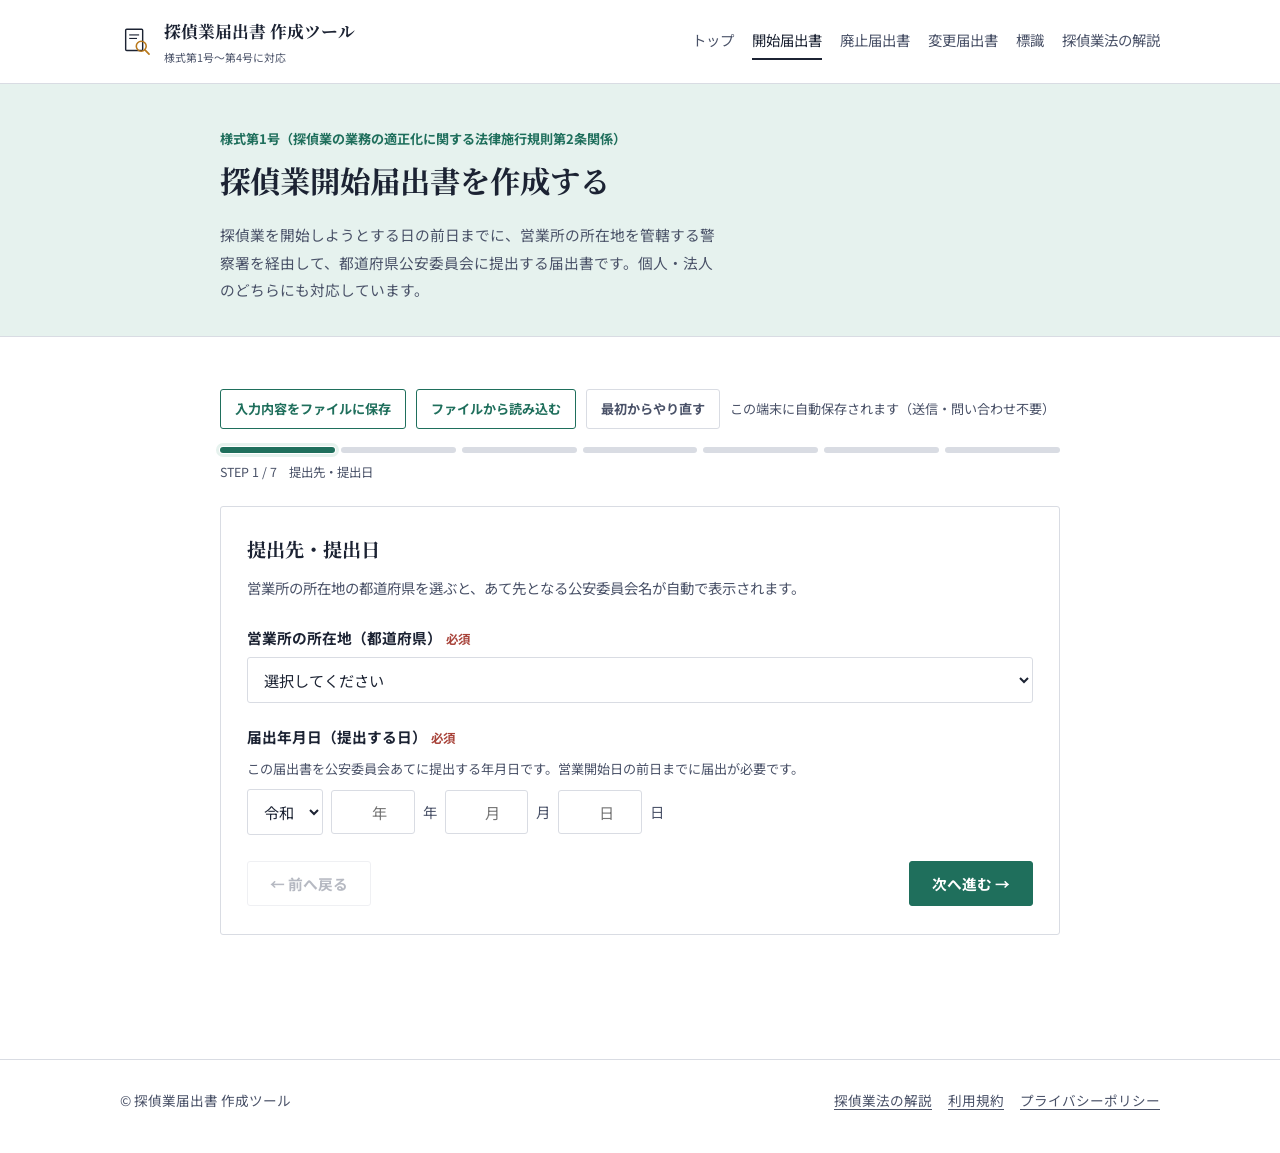
==== form1.html @ 13e48e71 "Add files via upload" ====
<!DOCTYPE html>
<html lang="ja">
<head>
<meta charset="UTF-8">
<meta name="viewport" content="width=device-width, initial-scale=1.0">
<title>探偵業開始届出書（様式第1号）の作成｜探偵業届出書 作成ツール</title>
<meta name="description" content="探偵業開始届出書（施行規則別記様式第1号）を、画面の質問に沿って入力するだけで作成できます。入力途中の保存・後日の修正にも対応。">
<link rel="canonical" href="https://leben-k.github.io/tantei/form1.html">
<link rel="icon" href="data:image/svg+xml,%3Csvg xmlns=%27http://www.w3.org/2000/svg%27 viewBox=%270 0 48 48%27%3E%3Crect x=%278%27 y=%276%27 width=%2724%27 height=%2730%27 rx=%271.5%27 fill=%27%23fff%27 stroke=%27%231c2333%27 stroke-width=%273%27/%3E%3Ccircle cx=%2730%27 cy=%2730%27 r=%277%27 fill=%27none%27 stroke=%27%23b9791c%27 stroke-width=%274%27/%3E%3Cline x1=%2735%27 y1=%2735%27 x2=%2742%27 y2=%2742%27 stroke=%27%23b9791c%27 stroke-width=%275%27 stroke-linecap=%27round%27/%3E%3C/svg%3E">
<link rel="stylesheet" href="assets/style.css">
</head>
<body>
<a class="skiplink" href="#main">本文へスキップ</a>

<header class="site-header">
  <div class="site-header__inner">
    <a class="brand" href="index.html">
      <svg class="brand__mark" viewBox="0 0 48 48" fill="none" xmlns="http://www.w3.org/2000/svg" aria-hidden="true">
        <rect x="8" y="6" width="24" height="30" rx="1.5" stroke="#1c2333" stroke-width="2"/>
        <line x1="13" y1="14" x2="27" y2="14" stroke="#1c2333" stroke-width="1.6"/>
        <line x1="13" y1="19" x2="24" y2="19" stroke="#1c2333" stroke-width="1.6"/>
        <circle cx="30" cy="30" r="7" stroke="#b9791c" stroke-width="2.2"/>
        <line x1="35.2" y1="35.2" x2="41" y2="41" stroke="#b9791c" stroke-width="2.4" stroke-linecap="round"/>
      </svg>
      <span class="brand__text">探偵業届出書 作成ツール<small>様式第1号〜第4号に対応</small></span>
    </a>
    <button class="nav-toggle" type="button" aria-label="メニューを開く" aria-expanded="false" aria-controls="gnav">☰</button>
    <nav class="gnav" id="gnav" aria-label="主要ナビゲーション">
      <a href="index.html">トップ</a>
      <a href="form1.html" aria-current="page">開始届出書</a>
      <a href="form2.html">廃止届出書</a>
      <a href="form3.html">変更届出書</a>
      <a href="form4.html">標識</a>
      <a href="guide.html">探偵業法の解説</a>
    </nav>
  </div>
</header>

<main id="main">
  <div class="wizard-shell" data-accent="start">
    <div class="wizard-header">
      <div class="container">
        <p class="kicker">様式第1号（探偵業の業務の適正化に関する法律施行規則第2条関係）</p>
        <h1>探偵業開始届出書を作成する</h1>
        <p style="color:var(--ink-soft);font-size:.92rem;max-width:62ch">探偵業を開始しようとする日の前日までに、営業所の所在地を管轄する警察署を経由して、都道府県公安委員会に提出する届出書です。個人・法人のどちらにも対応しています。</p>
      </div>
    </div>
    <div class="wizard-body">
      <div class="container" id="wizardMount"></div>
    </div>
  </div>
</main>

<footer class="site-footer">
  <div class="site-footer__inner">
    <div>© 探偵業届出書 作成ツール</div>
    <div class="foot-links">
      <a href="guide.html">探偵業法の解説</a>
      <a href="terms.html">利用規約</a>
      <a href="privacy.html" rel="nofollow">プライバシーポリシー</a>
    </div>
  </div>
</footer>

<script src="assets/common.js"></script>
<script src="assets/wizard.js"></script>
<script src="assets/nav.js"></script>
<script>
(function(){
  var T = Tantei;
  var ROLE_OPTIONS = [
    {value:"director", label:"取締役又は執行役"},
    {value:"auditor", label:"監査役"},
    {value:"exec_member", label:"業務を執行する社員"},
    {value:"riji", label:"理事"},
    {value:"kanji", label:"監事"},
    {value:"other", label:"その他"}
  ];
  var ENTITY_OPTIONS = [
    {value:"individual", label:"個人"},
    {value:"kk", label:"株式会社"},
    {value:"mochibun", label:"持分会社（合名・合資・合同会社）"},
    {value:"zaidan", label:"財団法人"},
    {value:"shadan", label:"社団法人"},
    {value:"other", label:"その他の法人"}
  ];

  function isIndividual(s){ return s.entityType === "individual"; }
  function isCorp(s){ return s.entityType && s.entityType !== "individual"; }

  var config = {
    id: "form1",
    exportName: "探偵業開始届出書_入力データ.json",
    steps: [
      {
        id:"dest", title:"提出先・提出日",
        desc:"営業所の所在地の都道府県を選ぶと、あて先となる公安委員会名が自動で表示されます。",
        fields:[
          {id:"pref", type:"prefecture", label:"営業所の所在地（都道府県）", required:true},
          {id:"submitDate", type:"eradate", label:"届出年月日（提出する日）", required:true,
            help:"この届出書を公安委員会あてに提出する年月日です。営業開始日の前日までに届出が必要です。"}
        ]
      },
      {
        id:"entity", title:"事業形態",
        desc:"個人で営むか、法人（会社等）で営むかを選んでください。",
        fields:[
          {id:"entityType", type:"radio", label:"法人等の種別", required:true, options: ENTITY_OPTIONS},
          {id:"entityTypeOtherText", type:"text", label:"「その他の法人」の名称・種類", showIf:function(s){return s.entityType==="other";}}
        ]
      },
      {
        id:"applicant", title:"届出者の情報",
        desc:"個人の場合はご自身の氏名・住所を、法人の場合は法人の商号・所在地を入力してください。",
        fields:[
          {id:"furigana", type:"text", label:"商号、名称又は氏名（フリガナ）", required:true, help:"カタカナで入力してください。"},
          {id:"name", type:"text", label:"商号、名称又は氏名", required:true},
          {id:"address", type:"text", label:"住所", required:true, help:"個人の場合はご自身の住所、法人の場合は本店（主たる事務所）の所在地を記載します。"},
          {id:"tel", type:"tel", label:"電話番号", required:true, placeholder:"000-0000-0000"},
          {id:"birthDate", type:"eradate", label:"生年月日（個人で届け出る場合のみ）", required:true, showIf:isIndividual}
        ]
      },
      {
        id:"rep", title:"代表者の情報（法人の場合）",
        desc:"法人として届け出る場合、代表者の情報を入力してください。個人で届け出る場合はこのステップの入力は不要です（そのまま「次へ」を押してください）。",
        fields:[
          {id:"repFurigana", type:"text", label:"代表者氏名（フリガナ）", required:true, showIf:isCorp},
          {id:"repName", type:"text", label:"代表者氏名", required:true, showIf:isCorp},
          {id:"repAddress", type:"text", label:"代表者住所", required:true, showIf:isCorp},
          {id:"repTel", type:"tel", label:"代表者電話番号", required:true, showIf:isCorp, placeholder:"000-0000-0000"},
          {id:"repBirth", type:"eradate", label:"代表者生年月日", required:true, showIf:isCorp}
        ]
      },
      {
        id:"officers", title:"役員一覧（法人の場合）",
        desc:"すべての役員について入力してください。個人で届け出る場合はこのステップの入力は不要です。",
        fields:[
          {id:"officers", type:"repeater", label:"役員", showIf:isCorp,
            addLabel:"＋ 役員を追加する",
            itemLabel:function(i){ return "役員 " + (i+1); },
            template:[
              {id:"furigana", type:"text", label:"氏名（フリガナ）"},
              {id:"name", type:"text", label:"氏名"},
              {id:"role", type:"select", label:"役職", options: ROLE_OPTIONS},
              {id:"address", type:"text", label:"住所"},
              {id:"tel", type:"text", label:"電話番号"},
              {id:"birth", type:"eradate", label:"生年月日"}
            ]
          }
        ]
      },
      {
        id:"office", title:"営業所の情報",
        desc:"個人で営業所が自宅を兼ねる場合も、その住所を記載します。営業所は複数設置できますが、その場合は営業所ごとに届出が必要です（このツールでは1営業所分を作成します）。",
        fields:[
          {id:"officeName", type:"text", label:"営業所の名称", required:false, help:"個人で営業所に名称がない場合は空欄のままで構いません。"},
          {id:"officeAddress", type:"text", label:"営業所の所在地", required:true, help:"入居する建物の名称・部屋番号（階数等）まで記載してください。"},
          {id:"officeTel", type:"tel", label:"営業所の電話番号", required:true, placeholder:"000-0000-0000"},
          {id:"officeSetDate", type:"eradate", label:"営業所の設置年月日", required:true},
          {id:"officeType", type:"radio", label:"営業所の種別", required:true, options:[
            {value:"main", label:"主たる営業所"},
            {value:"other", label:"その他の営業所"}
          ]}
        ]
      },
      {
        id:"ad", title:"広告・宣伝に使用する名称",
        desc:"商号・名称又は営業所の名称とは別に、広告や宣伝で使う名称がある場合に記載します。",
        fields:[
          {id:"noAdName", type:"checkbox", label:"広告等の名称", checkboxLabel:"商号・営業所名と同じ名称しか使わないため「無し」とする"},
          {id:"adName", type:"text", label:"広告又は宣伝をする場合に使用する名称", showIf:function(s){return !s.noAdName;}, help:"例：営業所名が「〇〇探偵事務所」で、広告では「〇〇リサーチ」という名称も使う場合、ここに「〇〇リサーチ」と記載します。"}
        ]
      }
    ],
    renderDocument: function(s, T){
      var commission = s.pref ? T.publicSafetyCommissionName(s.pref) : "○○県公安委員会";
      var entityLabel = (ENTITY_OPTIONS.filter(function(o){return o.value===s.entityType;})[0]||{}).label || "";
      var rows = "";
      rows += "<tr><th>（フリガナ）</th><td class='furigana'>" + T.esc(s.furigana) + "</td></tr>";
      rows += "<tr><th>商号、名称又は氏名</th><td>" + T.esc(s.name) + "</td></tr>";
      rows += "<tr><th>住所</th><td>" + T.esc(s.address) + "</td></tr>";
      rows += "<tr><th>電話番号</th><td>" + T.esc(s.tel) + "</td></tr>";
      rows += "<tr><th>法人等の種別</th><td>" + T.esc(entityLabel) + (s.entityType==="other" ? "（" + T.esc(s.entityTypeOtherText) + "）" : "") + "</td></tr>";
      if(isIndividual(s)){
        rows += "<tr><th>生年月日</th><td>" + T.esc(T.eraDateText(s.birthDate)) + "</td></tr>";
      }
      var repBlock = "";
      if(isCorp(s)){
        repBlock += "<div class='doc-sub-title'>別紙：代表者</div>";
        repBlock += "<table class='doc-table'><tbody>";
        repBlock += "<tr><th>（フリガナ）</th><td class='furigana'>" + T.esc(s.repFurigana) + "</td></tr>";
        repBlock += "<tr><th>氏名</th><td>" + T.esc(s.repName) + "</td></tr>";
        repBlock += "<tr><th>住所</th><td>" + T.esc(s.repAddress) + "</td></tr>";
        repBlock += "<tr><th>電話番号</th><td>" + T.esc(s.repTel) + "</td></tr>";
        repBlock += "<tr><th>生年月日</th><td>" + T.esc(T.eraDateText(s.repBirth)) + "</td></tr>";
        repBlock += "</tbody></table>";

        repBlock += "<div class='doc-sub-title'>別紙：役員</div>";
        repBlock += "<table class='doc-table'><thead><tr><th>役職</th><th>氏名（フリガナ）</th><th>住所</th><th>電話番号</th><th>生年月日</th></tr></thead><tbody>";
        (s.officers||[]).forEach(function(o){
          var roleLabel = (ROLE_OPTIONS.filter(function(r){return r.value===o.role;})[0]||{}).label || "";
          repBlock += "<tr><td>" + T.esc(roleLabel) + "</td><td>" + T.esc(o.name) + "<br><span class='furigana'>" + T.esc(o.furigana) + "</span></td><td>" + T.esc(o.address) + "</td><td>" + T.esc(o.tel) + "</td><td>" + T.esc(T.eraDateText(o.birth)) + "</td></tr>";
        });
        if(!(s.officers||[]).length){ repBlock += "<tr><td colspan='5'>（未登録）</td></tr>"; }
        repBlock += "</tbody></table>";
      }

      var adName = s.noAdName ? "無し" : (s.adName || "");

      return (
        "<div class='doc-office'><table><tr><td>※ 資料区分</td><td style='width:60px'></td></tr>" +
        "<tr><td>※ 受理警察署</td><td>（　　　　　署）</td></tr>" +
        "<tr><td>※ 受理番号</td><td>※ 受理年月日　　　年　　月　　日</td></tr></table>" +
        "<div style='font-size:10px;color:#555'>（※印は警察において記入する欄です。記入不要です）</div></div>" +
        "<div class='doc-title'>探偵業開始届出書</div>" +
        "<div class='doc-lawline'>探偵業の業務の適正化に関する法律第４条第１項の規定により届出をします。</div>" +
        "<div class='doc-date-line'>" + T.esc(T.eraDateText(s.submitDate) || "　　年　　月　　日") + "</div>" +
        "<div class='doc-to'>" + T.esc(commission) + "　殿</div>" +
        "<table class='doc-table'><tbody>" + rows + "</tbody></table>" +
        "<div class='doc-sub-title'>営業所</div>" +
        "<table class='doc-table'><tbody>" +
        "<tr><th>名称</th><td>" + T.esc(s.officeName) + "</td></tr>" +
        "<tr><th>所在地</th><td>" + T.esc(s.officeAddress) + "</td></tr>" +
        "<tr><th>電話番号</th><td>" + T.esc(s.officeTel) + "</td></tr>" +
        "<tr><th>設置年月日</th><td>" + T.esc(T.eraDateText(s.officeSetDate)) + "</td></tr>" +
        "<tr><th>種別</th><td>" + (s.officeType==="main" ? "主たる営業所" : (s.officeType==="other" ? "その他の営業所" : "")) + "</td></tr>" +
        "<tr><th>広告又は宣伝をする場合に使用する名称</th><td>" + T.esc(adName) + "</td></tr>" +
        "</tbody></table>" +
        repBlock +
        "<p class='doc-note'>用紙は日本産業規格Ａ４（白色無地）を使用してください。</p>"
      );
    }
  };

  new TanteiWizard(config, document.getElementById("wizardMount"));
})();
</script>
</body>
</html>
---- assets/style.css ----
/* ============================================================
   探偵業届出書作成ツール - 共通スタイル
   背景は白。様式ごとにアクセントカラーを変えて識別する。
   ============================================================ */

@import url('https://fonts.googleapis.com/css2?family=Noto+Serif+JP:wght@500;700&family=Noto+Sans+JP:wght@400;500;700&display=swap');

:root{
  --ink:        #1c2333;
  --ink-soft:   #4a5268;
  --line:       #d9dce3;
  --line-soft:  #eef0f4;
  --paper:      #ffffff;
  --paper-tint: #f7f8fa;
  --warn-bg:    #fff6ea;
  --warn-ink:   #8a5a12;

  --a-start:    #1f6f5c;
  --a-start-tint:#e6f2ee;
  --a-abolish:  #a8433a;
  --a-abolish-tint:#f7e9e7;
  --a-change:   #b9791c;
  --a-change-tint:#f8efdf;
  --a-sign:     #2c4c86;
  --a-sign-tint:#e8edf6;
  --a-guide:    #5f4b8b;
  --a-guide-tint:#efeaf7;
  --a-neutral:  #33394a;

  --radius: 3px;
  --serif: "Noto Serif JP", serif;
  --sans: "Noto Sans JP", -apple-system, BlinkMacSystemFont, "Hiragino Kaku Gothic ProN", sans-serif;
}

*{ box-sizing: border-box; }
body{
  margin:0;
  background: var(--paper);
  color: var(--ink);
  font-family: var(--sans);
  line-height: 1.85;
  font-size: 16px;
}
h1,h2,h3,h4{ font-family: var(--serif); line-height:1.5; margin:0 0 .6em; font-weight:700; }
a{ color: inherit; }
img,svg{ max-width:100%; display:block; }
button{ font-family: inherit; }

.container{ max-width: 880px; margin:0 auto; padding:0 20px; }
.container--wide{ max-width: 1080px; }

/* ---------- header ---------- */
.site-header{ border-bottom:1px solid var(--line); background: var(--paper); }
.site-header__inner{ max-width:1080px; margin:0 auto; padding:16px 20px; display:flex; align-items:center; justify-content:space-between; gap:16px; flex-wrap:wrap; }
.brand{ display:flex; align-items:center; gap:10px; text-decoration:none; color:var(--ink); }
.brand__mark{ width:34px; height:34px; flex:0 0 auto; }
.brand__text{ font-family:var(--serif); font-weight:700; font-size:1.05rem; }
.brand__text small{ display:block; font-family:var(--sans); font-weight:400; font-size:.68rem; color:var(--ink-soft); }
.gnav{ display:flex; gap:18px; font-size:.9rem; flex-wrap:wrap; }
.gnav a{ text-decoration:none; color:var(--ink-soft); padding:4px 0; border-bottom:2px solid transparent; }
.gnav a:hover, .gnav a[aria-current="page"]{ color:var(--ink); border-color: currentColor; }
.nav-toggle{
  display:none; background:var(--paper); border:1px solid var(--line); border-radius:var(--radius);
  width:40px; height:40px; align-items:center; justify-content:center; font-size:1.15rem;
  cursor:pointer; color:var(--ink); flex:0 0 auto;
}
@media (max-width:760px){
  .site-header__inner{ flex-wrap:wrap; }
  .nav-toggle{ display:inline-flex; }
  .gnav{ display:none; width:100%; flex-direction:column; gap:2px; }
  .gnav.is-open{ display:flex; padding-top:6px; }
  .gnav a{ padding:11px 6px; border-bottom:1px solid var(--line-soft); }
}

/* ---------- footer ---------- */
.site-footer{ border-top:1px solid var(--line); margin-top:64px; padding:28px 0 40px; color:var(--ink-soft); font-size:.85rem; }
.site-footer__inner{ max-width:1080px; margin:0 auto; padding:0 20px; display:flex; justify-content:space-between; flex-wrap:wrap; gap:14px 24px; }
.site-footer a{ text-decoration:underline; text-underline-offset:3px; }
.foot-links{ display:flex; gap:16px; flex-wrap:wrap; }

/* ---------- hero ---------- */
.hero{ padding:56px 0 40px; }
.hero__eyebrow{ color:var(--a-neutral); font-size:.85rem; letter-spacing:.04em; margin-bottom:10px; }
.hero h1{ font-size:clamp(1.7rem,4vw,2.5rem); max-width:15ch; }
.hero p.lead{ font-size:1.05rem; color:var(--ink-soft); max-width:60ch; }
.hero__figure{ margin:28px 0 8px; }

.section{ padding:40px 0; }
.section--tint{ background: var(--paper-tint); }
.section-head{ margin-bottom:24px; }
.section-head .kicker{ font-size:.8rem; color:var(--ink-soft); letter-spacing:.03em; }

/* ---------- form cards ---------- */
.form-grid{ display:grid; grid-template-columns:repeat(auto-fit,minmax(230px,1fr)); gap:18px; }
.form-card{ display:block; text-decoration:none; color:var(--ink); border:1px solid var(--line); border-radius:var(--radius); overflow:hidden; background:var(--paper); transition: box-shadow .18s ease, transform .18s ease; position:relative; }
.form-card:hover{ box-shadow:0 8px 24px rgba(20,20,30,.08); transform:translateY(-2px); }
.form-card__tab{ height:6px; }
.form-card__body{ padding:20px 20px 22px; }
.form-card__icon{ width:52px; height:52px; margin-bottom:14px; }
.form-card__no{ font-size:.75rem; color:var(--ink-soft); margin-bottom:4px; }
.form-card__title{ font-family:var(--serif); font-weight:700; font-size:1.08rem; margin-bottom:6px; }
.form-card__desc{ font-size:.88rem; color:var(--ink-soft); }
.form-card--start .form-card__tab{ background:var(--a-start); }
.form-card--abolish .form-card__tab{ background:var(--a-abolish); }
.form-card--change .form-card__tab{ background:var(--a-change); }
.form-card--sign .form-card__tab{ background:var(--a-sign); }
.form-card--guide .form-card__tab{ background:var(--a-guide); }

/* ---------- misc ---------- */
.callout{ border:1px solid var(--line); border-left:4px solid var(--ink); background:var(--paper-tint); padding:16px 18px; border-radius:var(--radius); font-size:.92rem; }
.callout--warn{ border-left-color:var(--warn-ink); background:var(--warn-bg); color:var(--warn-ink); }
.callout h3{ font-size:1rem; margin-bottom:.4em; }
.callout p{ margin:.3em 0; }
.steps-preview{ list-style:none; margin:0; padding:0; display:grid; gap:10px; }
.steps-preview li{ display:flex; gap:10px; align-items:baseline; font-size:.92rem; }
.steps-preview li b{ color:var(--ink-soft); font-weight:700; font-family:var(--serif); }

/* ============================================================
   ウィザード
   ============================================================ */
.wizard-shell[data-accent="start"]  { --accent:var(--a-start);  --accent-tint:var(--a-start-tint); }
.wizard-shell[data-accent="abolish"]{ --accent:var(--a-abolish);--accent-tint:var(--a-abolish-tint); }
.wizard-shell[data-accent="change"] { --accent:var(--a-change); --accent-tint:var(--a-change-tint); }
.wizard-shell[data-accent="sign"]   { --accent:var(--a-sign);   --accent-tint:var(--a-sign-tint); }

.wizard-header{ padding:30px 0 18px; border-bottom:1px solid var(--line); background:var(--accent-tint); }
.wizard-header .kicker{ color:var(--accent); font-weight:700; font-size:.82rem; margin-bottom:6px; }
.wizard-header h1{ font-size:clamp(1.4rem,3vw,1.9rem); }

.progress{ display:flex; gap:6px; margin-top:18px; flex-wrap:wrap; }
.progress__item{ flex:1 1 auto; min-width:30px; height:6px; border-radius:4px; background:var(--line); cursor:pointer; border:none; padding:0; }
.progress__item.is-done{ background:var(--accent); }
.progress__item.is-current{ background:var(--accent); outline:3px solid var(--accent-tint); outline-offset:1px; }
.progress__label{ font-size:.78rem; color:var(--ink-soft); margin-top:8px; }

.resume-banner{ margin:18px auto 0; max-width:880px; background:var(--accent-tint); border:1px solid var(--line); border-radius:var(--radius); padding:14px 18px; display:flex; align-items:center; justify-content:space-between; gap:14px; flex-wrap:wrap; font-size:.92rem; }

.wizard-body{ padding:34px 0 60px; }
.step-panel{ border:1px solid var(--line); border-radius:var(--radius); padding:28px 26px; background:var(--paper); }
.step-panel h2{ font-size:1.2rem; }
.step-panel .step-desc{ color:var(--ink-soft); font-size:.9rem; margin-bottom:22px; }

.field{ margin-bottom:20px; }
.field:last-child{ margin-bottom:0; }
.field label.field-label{ display:block; font-weight:700; font-size:.92rem; margin-bottom:6px; }
.field .req{ color:var(--a-abolish); font-weight:700; margin-left:4px; font-size:.78rem; }
.field .help{ font-size:.82rem; color:var(--ink-soft); margin:4px 0 8px; }
.field input[type=text], .field input[type=tel], .field input[type=number], .field textarea, .field select{
  width:100%; border:1px solid var(--line); border-radius:var(--radius); padding:10px 12px;
  font-size:.95rem; font-family:inherit; color:var(--ink); background:var(--paper);
}
.field input:focus, .field textarea:focus, .field select:focus{ outline:2px solid var(--accent); outline-offset:1px; border-color:var(--accent); }
.field textarea{ min-height:84px; resize:vertical; }
.field-error{ color:var(--a-abolish); font-size:.82rem; margin-top:5px; display:none; }
.field.has-error input, .field.has-error select, .field.has-error textarea{ border-color:var(--a-abolish); }
.field.has-error .field-error{ display:block; }

.radio-group, .check-group{ display:flex; flex-direction:column; gap:8px; }
.radio-row, .check-row{ display:flex; align-items:center; gap:8px; border:1px solid var(--line); border-radius:var(--radius); padding:9px 12px; cursor:pointer; font-size:.92rem; }
.radio-row.is-checked, .check-row.is-checked{ border-color:var(--accent); background:var(--accent-tint); }
.radio-row input, .check-row input{ accent-color:var(--accent); }

.eradate{ display:flex; gap:8px; flex-wrap:wrap; align-items:center; }
.eradate select{ width:auto; }
.field .eradate input[type=number]{ width:5.5em; text-align:right; }
.eradate span{ font-size:.9rem; color:var(--ink-soft); }

.grid-2{ display:grid; grid-template-columns:1fr 1fr; gap:16px; }
@media (max-width:600px){ .grid-2{ grid-template-columns:1fr; } }

.repeater-item{ border:1px dashed var(--line); border-radius:var(--radius); padding:16px; margin-bottom:14px; position:relative; background:var(--paper-tint); }
.repeater-item__title{ font-weight:700; font-size:.88rem; margin-bottom:12px; color:var(--accent); }
.repeater-remove{ position:absolute; top:10px; right:10px; background:none; border:1px solid var(--line); border-radius:var(--radius); font-size:.75rem; padding:4px 9px; cursor:pointer; color:var(--ink-soft); }
.repeater-add{ border:1px solid var(--accent); color:var(--accent); background:var(--paper); border-radius:var(--radius); padding:9px 16px; font-size:.88rem; cursor:pointer; }

.step-nav{ display:flex; justify-content:space-between; margin-top:26px; gap:12px; flex-wrap:wrap; }

.btn{ display:inline-flex; align-items:center; gap:8px; border-radius:var(--radius); padding:11px 22px; font-size:.92rem; font-weight:700; cursor:pointer; border:1px solid var(--accent); background:var(--accent); color:#fff; text-decoration:none; }
.btn:hover{ filter:brightness(1.08); }
.btn[disabled]{ opacity:.4; cursor:not-allowed; }
.btn--ghost{ background:var(--paper); color:var(--accent); }
.btn--muted{ background:var(--paper); color:var(--ink-soft); border-color:var(--line); }
.btn--sm{ padding:7px 14px; font-size:.82rem; }
.btn--danger{ background:#fff; color:var(--a-abolish); border-color:var(--a-abolish); }

.toolbar{ display:flex; gap:10px; flex-wrap:wrap; margin:18px 0; }

.review-section{ border:1px solid var(--line); border-radius:var(--radius); margin-bottom:16px; overflow:hidden; }
.review-section__head{ display:flex; justify-content:space-between; align-items:center; background:var(--accent-tint); padding:10px 16px; }
.review-section__head h3{ font-size:.96rem; margin:0; }
.review-table{ width:100%; border-collapse:collapse; font-size:.9rem; }
.review-table th, .review-table td{ text-align:left; padding:9px 16px; border-top:1px solid var(--line-soft); vertical-align:top; }
.review-table th{ width:34%; color:var(--ink-soft); font-weight:500; }

.doc-sheet{ background:#fff; border:1px solid var(--line); padding:18mm 16mm; max-width:210mm; margin:0 auto; font-size:13px; color:#000; }
.doc-office{ text-align:right; font-size:11px; margin-bottom:6px; }
.doc-office table{ margin-left:auto; border-collapse:collapse; }
.doc-office td{ border:1px solid #000; padding:3px 8px; }
.doc-title{ text-align:center; font-family:var(--serif); font-size:20px; font-weight:700; letter-spacing:.3em; margin:10px 0 18px; }
.doc-lawline{ font-size:12px; margin-bottom:10px; }
.doc-date-line{ text-align:right; font-size:13px; margin:6px 0; }
.doc-to{ font-size:14px; margin-bottom:14px; }
table.doc-table{ width:100%; border-collapse:collapse; margin-bottom:16px; }
table.doc-table th, table.doc-table td{ border:1px solid #000; padding:6px 8px; font-size:12.5px; vertical-align:top; }
table.doc-table th{ background:#f2f2f2; font-weight:500; white-space:nowrap; width:22%; }
.doc-table .furigana{ font-size:11px; color:#333; }
.doc-note{ font-size:11px; color:#333; margin-top:6px; }
.doc-sub-title{ font-weight:700; margin:18px 0 8px; font-size:13px; }

@media print{
  .no-print,
  .site-header, .site-footer, .wizard-header,
  .progress, .progress__label, .review-section{ display:none !important; }
  .doc-sheet{ border:none; padding:0; max-width:none; font-size:12px; }
  .wizard-body{ padding:0; }
  @page{ size:A4; margin:14mm; }
}

.prose{ max-width:760px; }
.prose h2{ margin-top:2em; font-size:1.3rem; border-bottom:2px solid var(--line); padding-bottom:.3em; }
.prose h3{ margin-top:1.6em; font-size:1.08rem; }
.prose p, .prose li{ font-size:.98rem; }
.prose table{ width:100%; border-collapse:collapse; margin:1em 0; font-size:.92rem; }
.prose th, .prose td{ border:1px solid var(--line); padding:8px 10px; text-align:left; }
.prose th{ background:var(--paper-tint); }
.toc{ background:var(--paper-tint); border:1px solid var(--line); border-radius:var(--radius); padding:18px 22px; margin:24px 0; }
.toc a{ text-decoration:none; }
.badge-noindex{ display:inline-block; font-size:.72rem; color:var(--ink-soft); border:1px solid var(--line); border-radius:20px; padding:2px 10px; }

.pref-select-row{ display:flex; gap:10px; align-items:center; flex-wrap:wrap; }

.skiplink{ position:absolute; left:-999px; top:auto; background:var(--ink); color:#fff; padding:10px 16px; border-radius:var(--radius); }
.skiplink:focus{ left:12px; top:12px; z-index:999; }
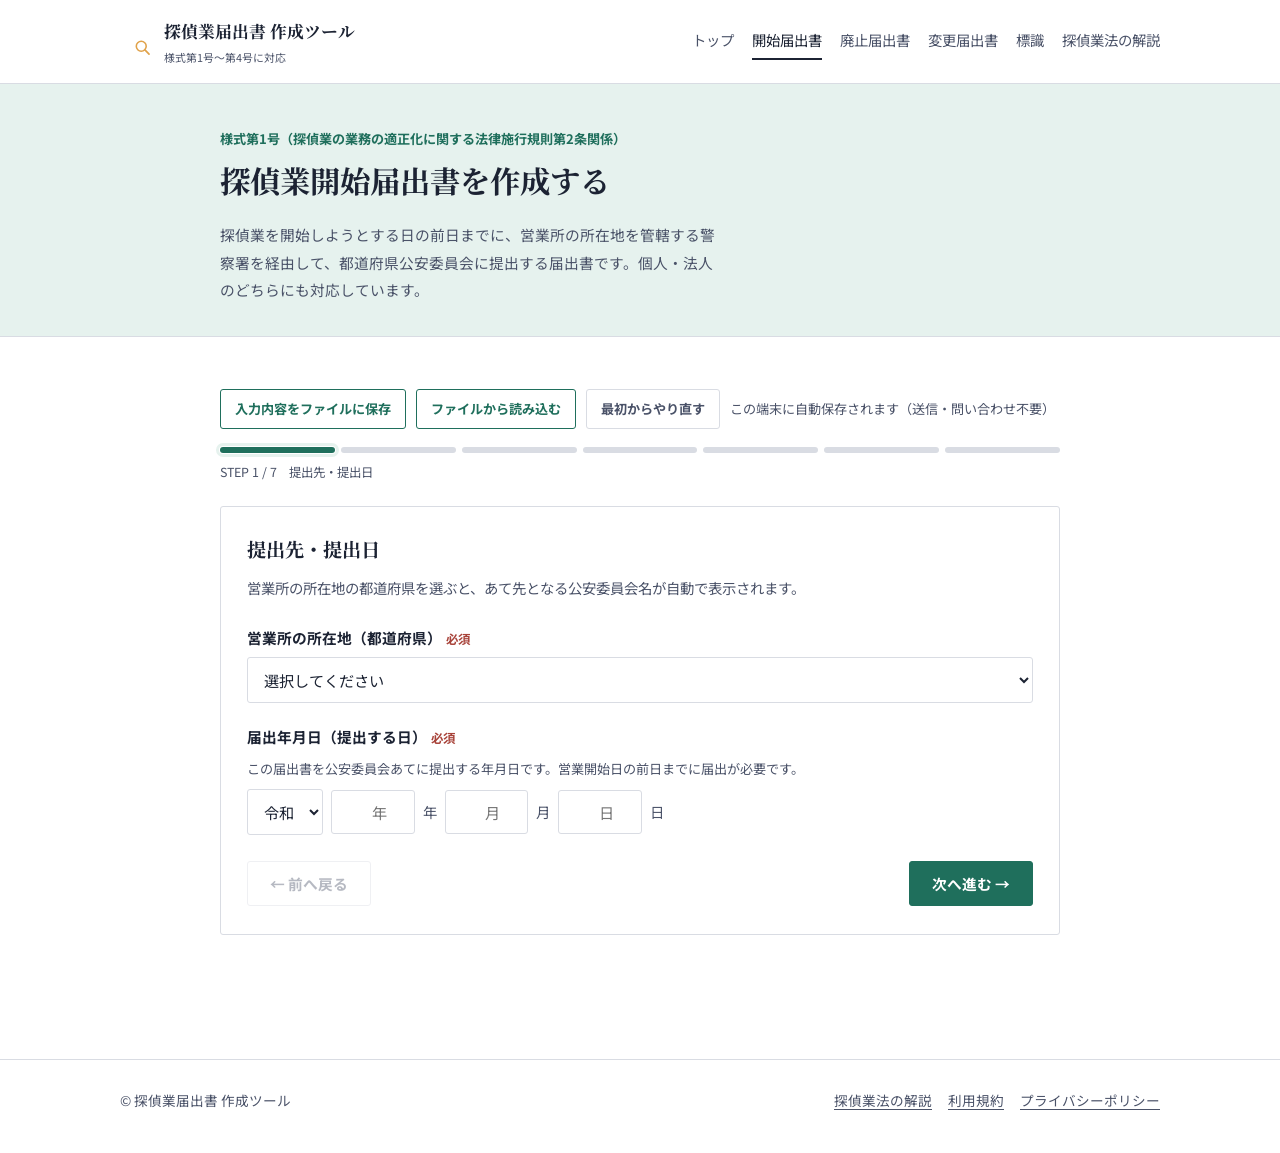
==== commit f53069f6: "Add files via upload" ====
--- a/form1.html
+++ b/form1.html
@@ -16,11 +16,11 @@
   <div class="site-header__inner">
     <a class="brand" href="index.html">
       <svg class="brand__mark" viewBox="0 0 48 48" fill="none" xmlns="http://www.w3.org/2000/svg" aria-hidden="true">
-        <rect x="8" y="6" width="24" height="30" rx="1.5" stroke="#1c2333" stroke-width="2"/>
-        <line x1="13" y1="14" x2="27" y2="14" stroke="#1c2333" stroke-width="1.6"/>
-        <line x1="13" y1="19" x2="24" y2="19" stroke="#1c2333" stroke-width="1.6"/>
-        <circle cx="30" cy="30" r="7" stroke="#b9791c" stroke-width="2.2"/>
-        <line x1="35.2" y1="35.2" x2="41" y2="41" stroke="#b9791c" stroke-width="2.4" stroke-linecap="round"/>
+        <rect x="8" y="6" width="24" height="30" rx="1.5" stroke="#ffffff" stroke-width="2"/>
+        <line x1="13" y1="14" x2="27" y2="14" stroke="#ffffff" stroke-width="1.6"/>
+        <line x1="13" y1="19" x2="24" y2="19" stroke="#ffffff" stroke-width="1.6"/>
+        <circle cx="30" cy="30" r="7" stroke="#e0a24a" stroke-width="2.2"/>
+        <line x1="35.2" y1="35.2" x2="41" y2="41" stroke="#e0a24a" stroke-width="2.4" stroke-linecap="round"/>
       </svg>
       <span class="brand__text">探偵業届出書 作成ツール<small>様式第1号〜第4号に対応</small></span>
     </a>
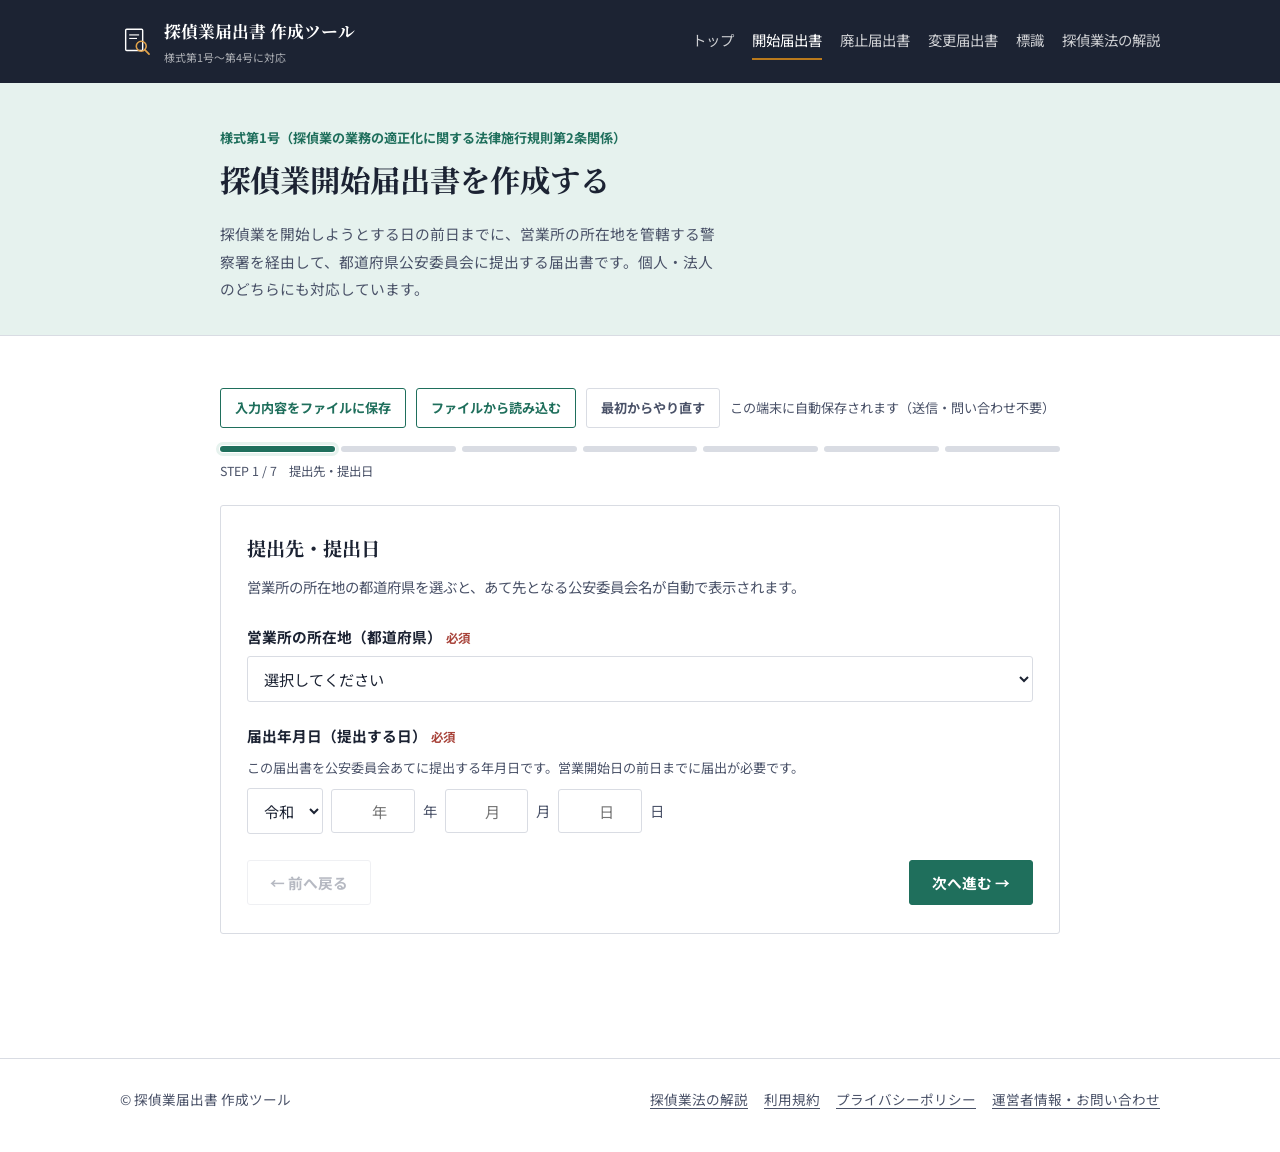
==== commit cfb37615: "Add files via upload" ====
--- a/form1.html
+++ b/form1.html
@@ -58,6 +58,7 @@
       <a href="guide.html">探偵業法の解説</a>
       <a href="terms.html">利用規約</a>
       <a href="privacy.html" rel="nofollow">プライバシーポリシー</a>
+      <a href="operator.html">運営者情報・お問い合わせ</a>
     </div>
   </div>
 </footer>
--- a/assets/style.css
+++ b/assets/style.css
@@ -50,26 +50,26 @@
 .container--wide{ max-width: 1080px; }
 
 /* ---------- header ---------- */
-.site-header{ border-bottom:1px solid var(--line); background: var(--paper); }
+.site-header{ background: var(--ink); }
 .site-header__inner{ max-width:1080px; margin:0 auto; padding:16px 20px; display:flex; align-items:center; justify-content:space-between; gap:16px; flex-wrap:wrap; }
-.brand{ display:flex; align-items:center; gap:10px; text-decoration:none; color:var(--ink); }
+.brand{ display:flex; align-items:center; gap:10px; text-decoration:none; color:#fff; }
 .brand__mark{ width:34px; height:34px; flex:0 0 auto; }
 .brand__text{ font-family:var(--serif); font-weight:700; font-size:1.05rem; }
-.brand__text small{ display:block; font-family:var(--sans); font-weight:400; font-size:.68rem; color:var(--ink-soft); }
+.brand__text small{ display:block; font-family:var(--sans); font-weight:400; font-size:.68rem; color:rgba(255,255,255,.65); }
 .gnav{ display:flex; gap:18px; font-size:.9rem; flex-wrap:wrap; }
-.gnav a{ text-decoration:none; color:var(--ink-soft); padding:4px 0; border-bottom:2px solid transparent; }
-.gnav a:hover, .gnav a[aria-current="page"]{ color:var(--ink); border-color: currentColor; }
+.gnav a{ text-decoration:none; color:rgba(255,255,255,.78); padding:4px 0; border-bottom:2px solid transparent; }
+.gnav a:hover, .gnav a[aria-current="page"]{ color:#fff; border-color: var(--a-change); }
 .nav-toggle{
-  display:none; background:var(--paper); border:1px solid var(--line); border-radius:var(--radius);
+  display:none; background:rgba(255,255,255,.08); border:1px solid rgba(255,255,255,.3); border-radius:var(--radius);
   width:40px; height:40px; align-items:center; justify-content:center; font-size:1.15rem;
-  cursor:pointer; color:var(--ink); flex:0 0 auto;
+  cursor:pointer; color:#fff; flex:0 0 auto;
 }
 @media (max-width:760px){
   .site-header__inner{ flex-wrap:wrap; }
   .nav-toggle{ display:inline-flex; }
   .gnav{ display:none; width:100%; flex-direction:column; gap:2px; }
   .gnav.is-open{ display:flex; padding-top:6px; }
-  .gnav a{ padding:11px 6px; border-bottom:1px solid var(--line-soft); }
+  .gnav a{ padding:11px 6px; border-bottom:1px solid rgba(255,255,255,.15); }
 }
 
 /* ---------- footer ---------- */
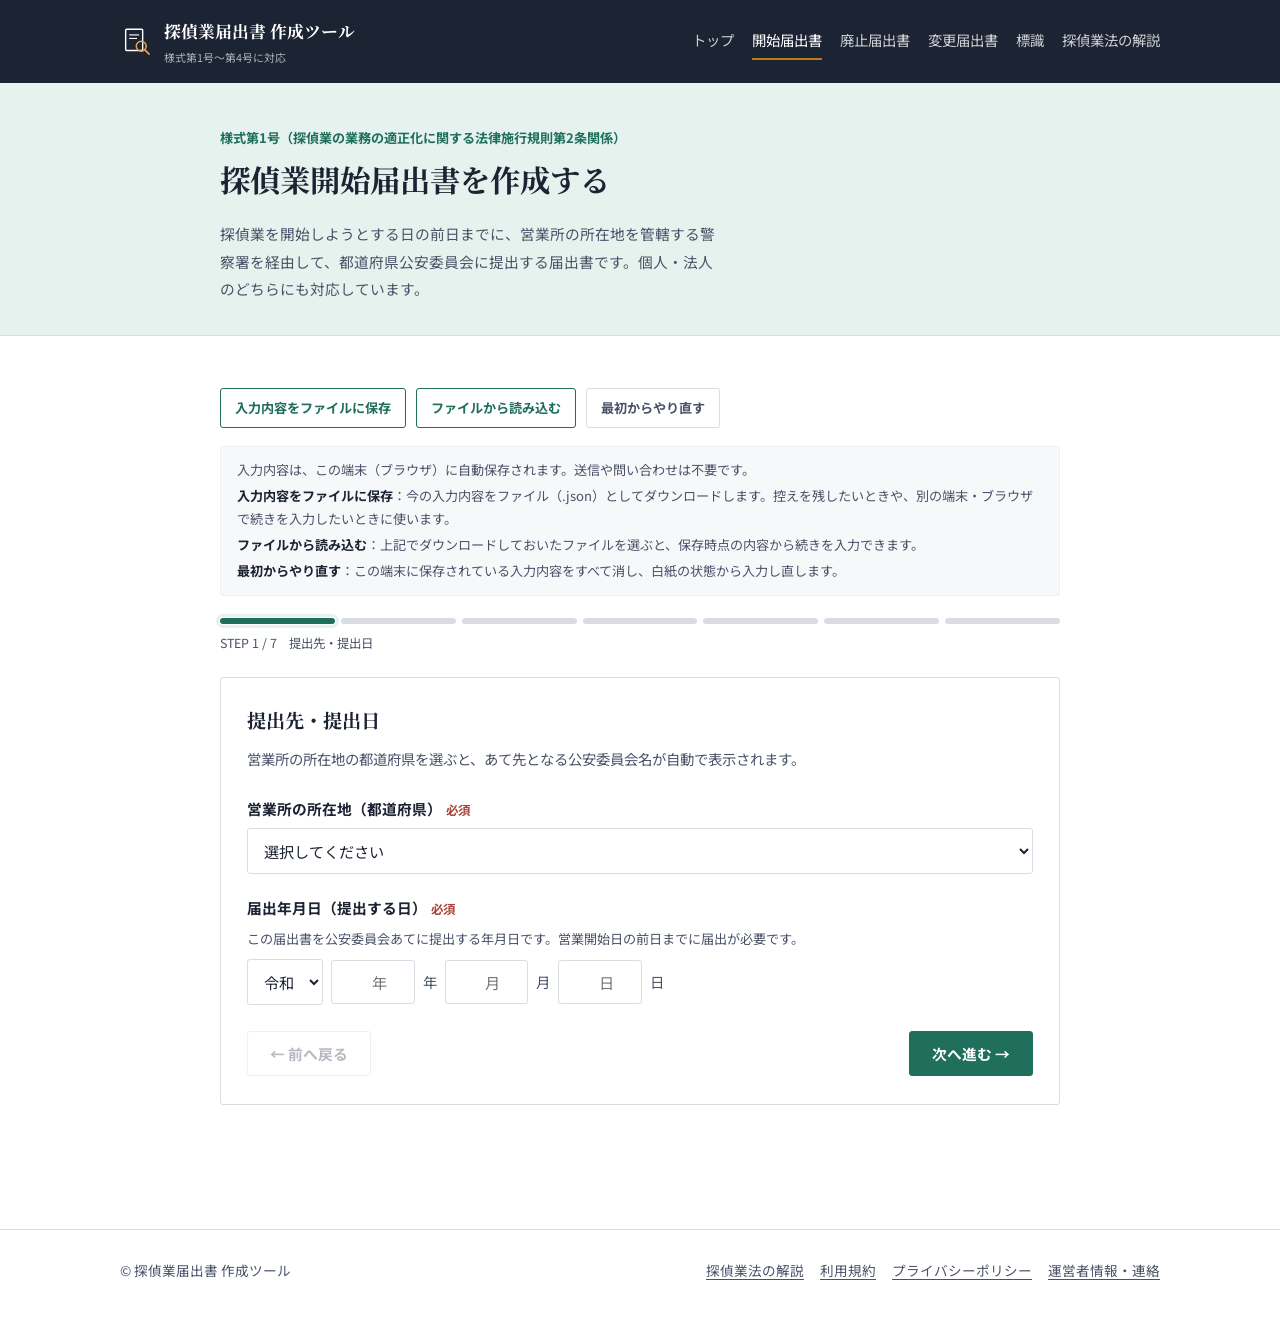
==== commit a7891ae7: "Add files via upload" ====
--- a/form1.html
+++ b/form1.html
@@ -58,7 +58,7 @@
       <a href="guide.html">探偵業法の解説</a>
       <a href="terms.html">利用規約</a>
       <a href="privacy.html" rel="nofollow">プライバシーポリシー</a>
-      <a href="operator.html">運営者情報・お問い合わせ</a>
+      <a href="operator.html">運営者情報・連絡</a>
     </div>
   </div>
 </footer>
--- a/assets/style.css
+++ b/assets/style.css
@@ -145,7 +145,7 @@
 .field label.field-label{ display:block; font-weight:700; font-size:.92rem; margin-bottom:6px; }
 .field .req{ color:var(--a-abolish); font-weight:700; margin-left:4px; font-size:.78rem; }
 .field .help{ font-size:.82rem; color:var(--ink-soft); margin:4px 0 8px; }
-.field input[type=text], .field input[type=tel], .field input[type=number], .field textarea, .field select{
+.field input[type=text], .field input[type=tel], .field input[type=number], .field input[type=email], .field textarea, .field select{
   width:100%; border:1px solid var(--line); border-radius:var(--radius); padding:10px 12px;
   font-size:.95rem; font-family:inherit; color:var(--ink); background:var(--paper);
 }
@@ -184,6 +184,11 @@
 .btn--danger{ background:#fff; color:var(--a-abolish); border-color:var(--a-abolish); }
 
 .toolbar{ display:flex; gap:10px; flex-wrap:wrap; margin:18px 0; }
+
+.toolbar-help{ list-style:none; margin:0 0 22px; padding:12px 16px; background:var(--paper-tint); border:1px solid var(--line-soft); border-radius:var(--radius); color:var(--ink-soft); font-size:.82rem; line-height:1.7; }
+.toolbar-help li{ margin:0; }
+.toolbar-help li + li{ margin-top:4px; }
+.toolbar-help strong{ color:var(--ink); }
 
 .review-section{ border:1px solid var(--line); border-radius:var(--radius); margin-bottom:16px; overflow:hidden; }
 .review-section__head{ display:flex; justify-content:space-between; align-items:center; background:var(--accent-tint); padding:10px 16px; }
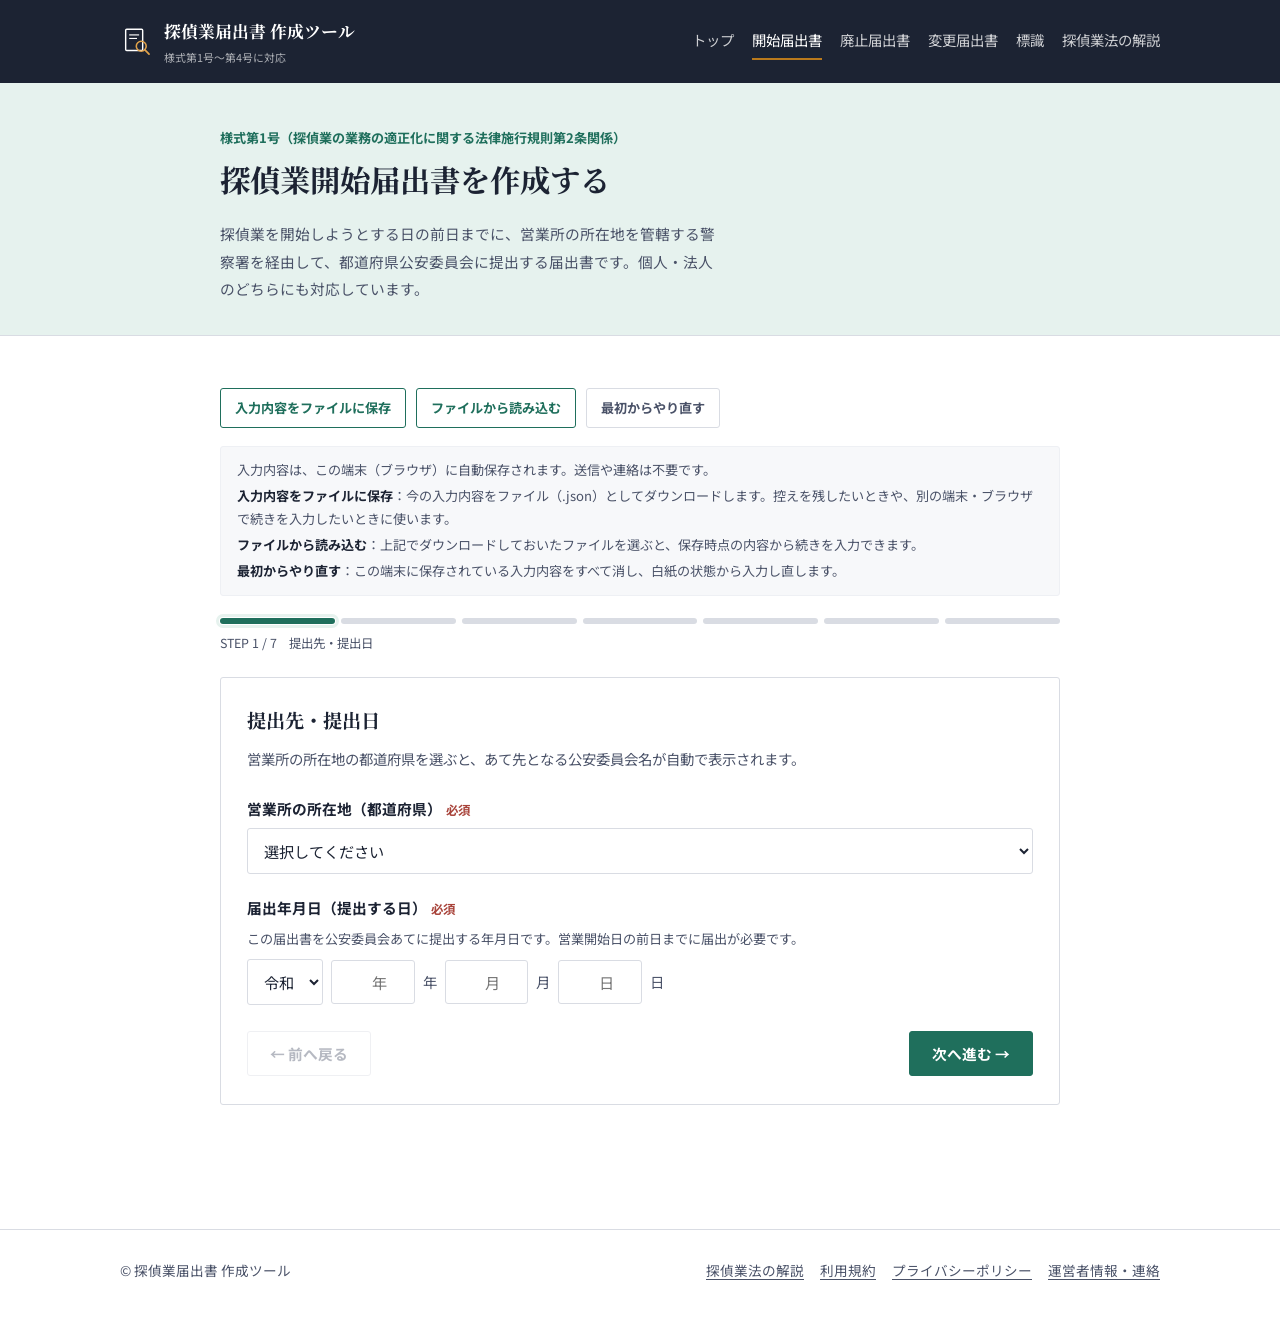
==== commit c6841a70: "Add files via upload" ====
--- a/form1.html
+++ b/form1.html
@@ -58,7 +58,7 @@
       <a href="guide.html">探偵業法の解説</a>
       <a href="terms.html">利用規約</a>
       <a href="privacy.html" rel="nofollow">プライバシーポリシー</a>
-      <a href="operator.html">運営者情報・連絡</a>
+      <a href="operator.html" rel="nofollow">運営者情報・連絡</a>
     </div>
   </div>
 </footer>
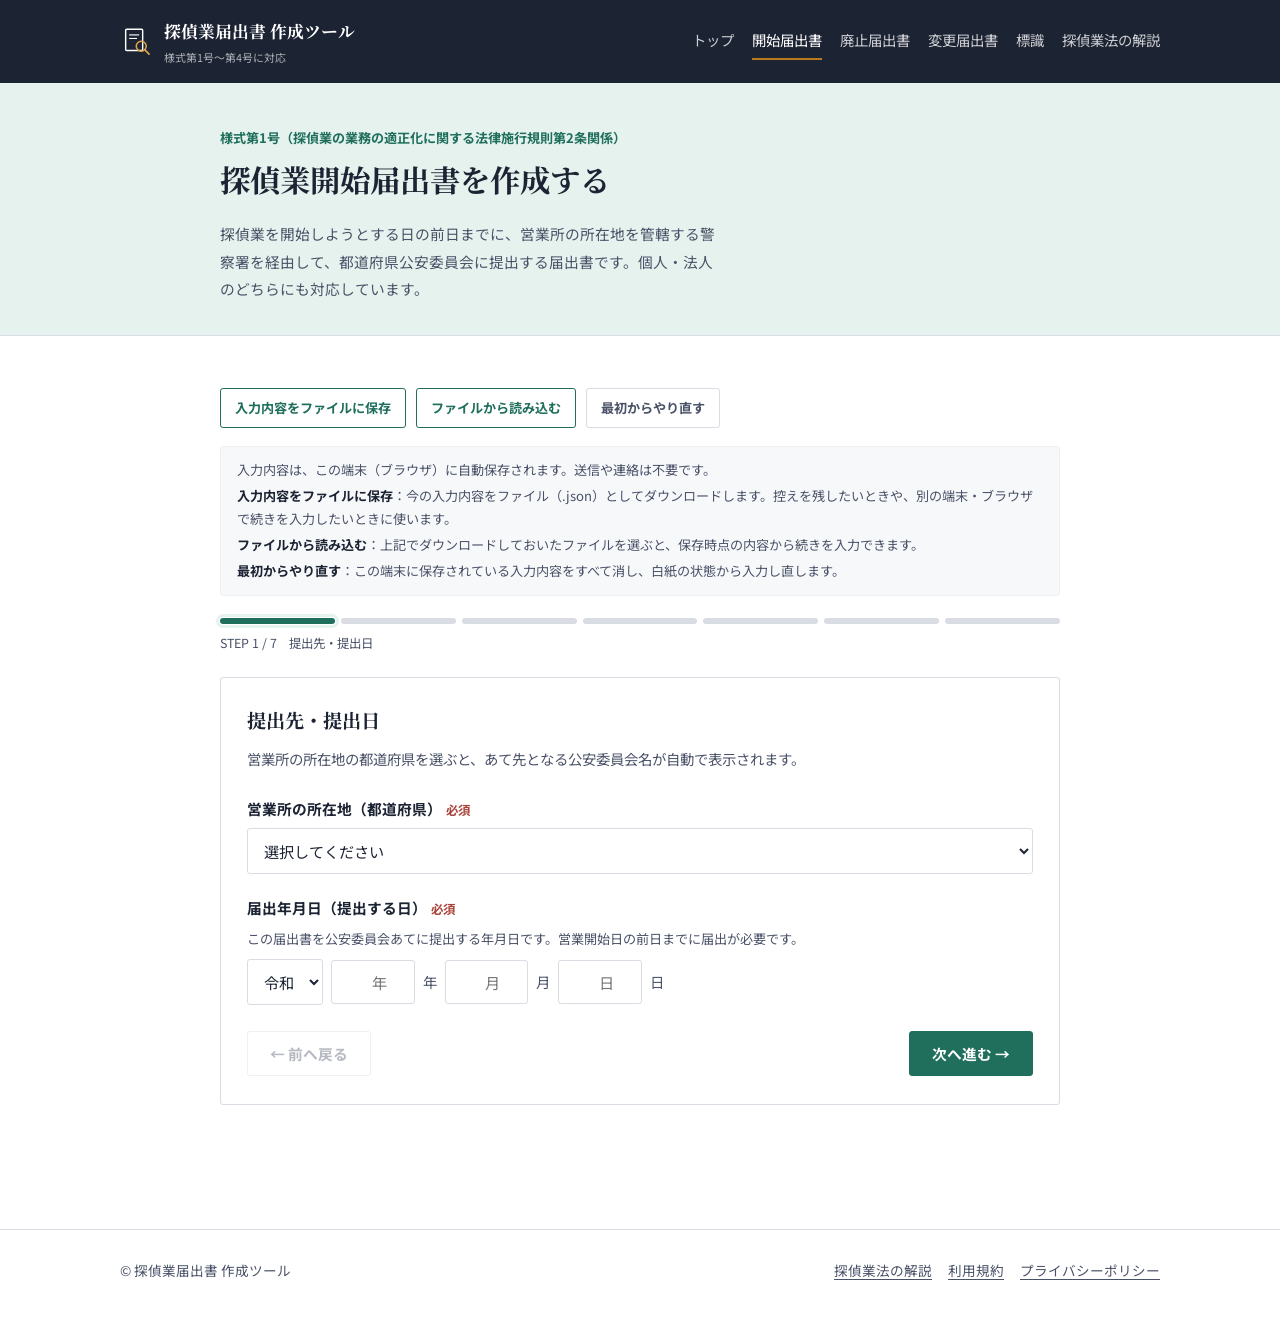
==== commit 639e7550: "Add files via upload" ====
--- a/form1.html
+++ b/form1.html
@@ -58,7 +58,6 @@
       <a href="guide.html">探偵業法の解説</a>
       <a href="terms.html">利用規約</a>
       <a href="privacy.html" rel="nofollow">プライバシーポリシー</a>
-      <a href="operator.html" rel="nofollow">運営者情報・連絡</a>
     </div>
   </div>
 </footer>
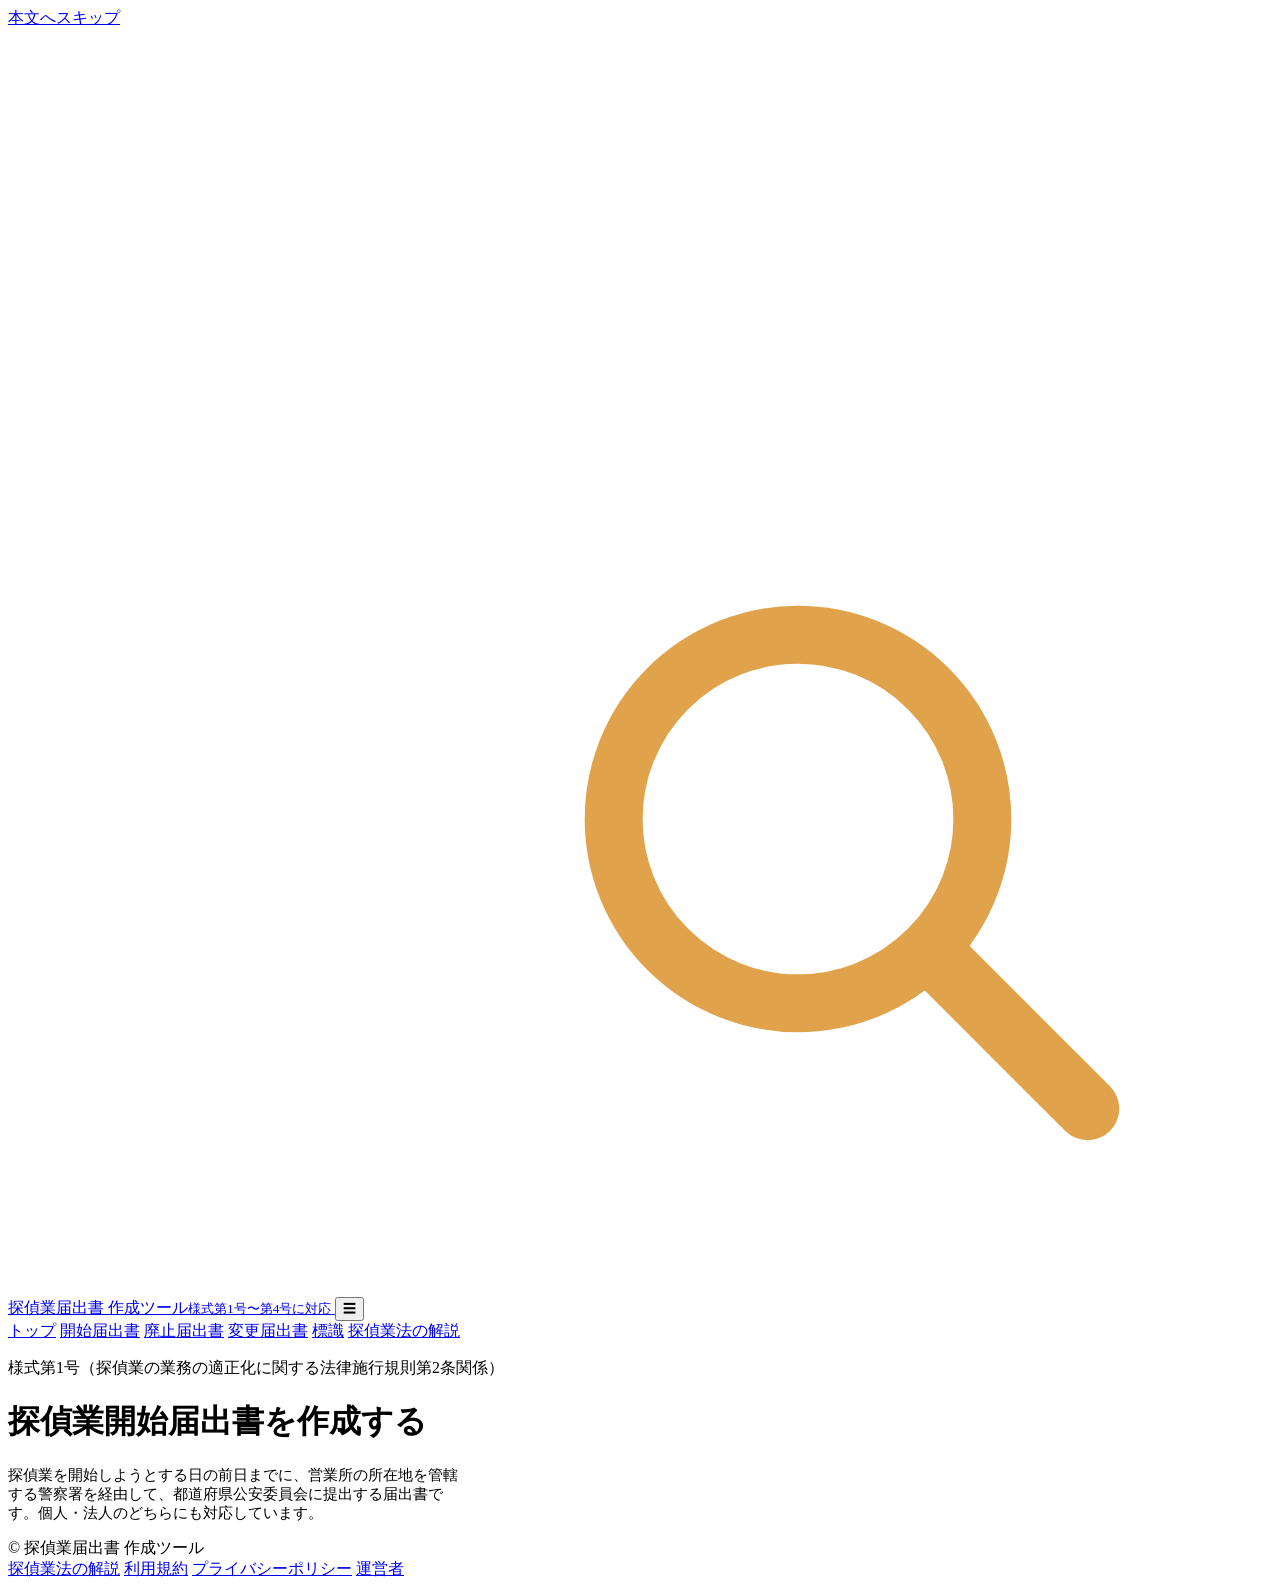
==== commit ea7189cd: "Add files via upload" ====
--- a/form1.html
+++ b/form1.html
@@ -58,6 +58,7 @@
       <a href="guide.html">探偵業法の解説</a>
       <a href="terms.html">利用規約</a>
       <a href="privacy.html" rel="nofollow">プライバシーポリシー</a>
+      <a href="operator.html">運営者</a>
     </div>
   </div>
 </footer>
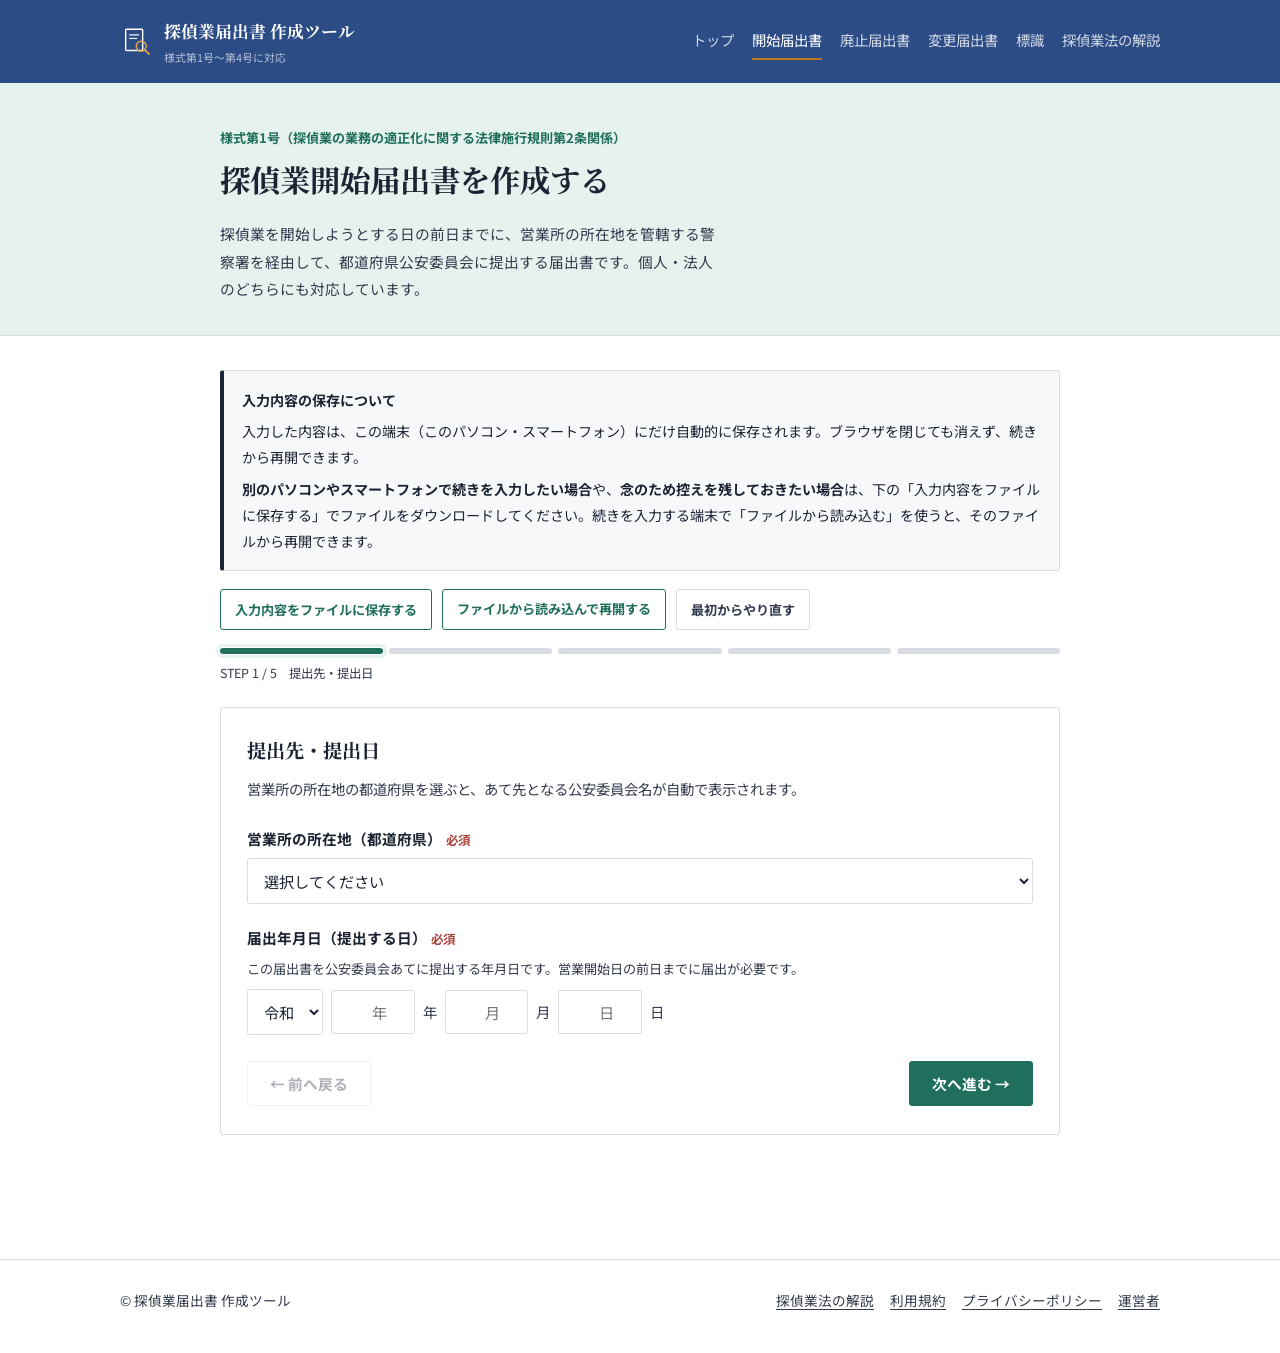
==== commit e8c021c3: "Add files via upload" ====
--- a/form1.html
+++ b/form1.html
@@ -1,240 +1,240 @@
-<!DOCTYPE html>
-<html lang="ja">
-<head>
-<meta charset="UTF-8">
-<meta name="viewport" content="width=device-width, initial-scale=1.0">
-<title>探偵業開始届出書（様式第1号）の作成｜探偵業届出書 作成ツール</title>
-<meta name="description" content="探偵業開始届出書（施行規則別記様式第1号）を、画面の質問に沿って入力するだけで作成できます。入力途中の保存・後日の修正にも対応。">
-<link rel="canonical" href="https://leben-k.github.io/tantei/form1.html">
-<link rel="icon" href="data:image/svg+xml,%3Csvg xmlns=%27http://www.w3.org/2000/svg%27 viewBox=%270 0 48 48%27%3E%3Crect x=%278%27 y=%276%27 width=%2724%27 height=%2730%27 rx=%271.5%27 fill=%27%23fff%27 stroke=%27%231c2333%27 stroke-width=%273%27/%3E%3Ccircle cx=%2730%27 cy=%2730%27 r=%277%27 fill=%27none%27 stroke=%27%23b9791c%27 stroke-width=%274%27/%3E%3Cline x1=%2735%27 y1=%2735%27 x2=%2742%27 y2=%2742%27 stroke=%27%23b9791c%27 stroke-width=%275%27 stroke-linecap=%27round%27/%3E%3C/svg%3E">
-<link rel="stylesheet" href="assets/style.css">
-</head>
-<body>
-<a class="skiplink" href="#main">本文へスキップ</a>
-
-<header class="site-header">
-  <div class="site-header__inner">
-    <a class="brand" href="index.html">
-      <svg class="brand__mark" viewBox="0 0 48 48" fill="none" xmlns="http://www.w3.org/2000/svg" aria-hidden="true">
-        <rect x="8" y="6" width="24" height="30" rx="1.5" stroke="#ffffff" stroke-width="2"/>
-        <line x1="13" y1="14" x2="27" y2="14" stroke="#ffffff" stroke-width="1.6"/>
-        <line x1="13" y1="19" x2="24" y2="19" stroke="#ffffff" stroke-width="1.6"/>
-        <circle cx="30" cy="30" r="7" stroke="#e0a24a" stroke-width="2.2"/>
-        <line x1="35.2" y1="35.2" x2="41" y2="41" stroke="#e0a24a" stroke-width="2.4" stroke-linecap="round"/>
-      </svg>
-      <span class="brand__text">探偵業届出書 作成ツール<small>様式第1号〜第4号に対応</small></span>
-    </a>
-    <button class="nav-toggle" type="button" aria-label="メニューを開く" aria-expanded="false" aria-controls="gnav">☰</button>
-    <nav class="gnav" id="gnav" aria-label="主要ナビゲーション">
-      <a href="index.html">トップ</a>
-      <a href="form1.html" aria-current="page">開始届出書</a>
-      <a href="form2.html">廃止届出書</a>
-      <a href="form3.html">変更届出書</a>
-      <a href="form4.html">標識</a>
-      <a href="guide.html">探偵業法の解説</a>
-    </nav>
-  </div>
-</header>
-
-<main id="main">
-  <div class="wizard-shell" data-accent="start">
-    <div class="wizard-header">
-      <div class="container">
-        <p class="kicker">様式第1号（探偵業の業務の適正化に関する法律施行規則第2条関係）</p>
-        <h1>探偵業開始届出書を作成する</h1>
-        <p style="color:var(--ink-soft);font-size:.92rem;max-width:62ch">探偵業を開始しようとする日の前日までに、営業所の所在地を管轄する警察署を経由して、都道府県公安委員会に提出する届出書です。個人・法人のどちらにも対応しています。</p>
-      </div>
-    </div>
-    <div class="wizard-body">
-      <div class="container" id="wizardMount"></div>
-    </div>
-  </div>
-</main>
-
-<footer class="site-footer">
-  <div class="site-footer__inner">
-    <div>© 探偵業届出書 作成ツール</div>
-    <div class="foot-links">
-      <a href="guide.html">探偵業法の解説</a>
-      <a href="terms.html">利用規約</a>
-      <a href="privacy.html" rel="nofollow">プライバシーポリシー</a>
-      <a href="operator.html">運営者</a>
-    </div>
-  </div>
-</footer>
-
-<script src="assets/common.js"></script>
-<script src="assets/wizard.js"></script>
-<script src="assets/nav.js"></script>
-<script>
-(function(){
-  var T = Tantei;
-  var ROLE_OPTIONS = [
-    {value:"director", label:"取締役又は執行役"},
-    {value:"auditor", label:"監査役"},
-    {value:"exec_member", label:"業務を執行する社員"},
-    {value:"riji", label:"理事"},
-    {value:"kanji", label:"監事"},
-    {value:"other", label:"その他"}
-  ];
-  var ENTITY_OPTIONS = [
-    {value:"individual", label:"個人"},
-    {value:"kk", label:"株式会社"},
-    {value:"mochibun", label:"持分会社（合名・合資・合同会社）"},
-    {value:"zaidan", label:"財団法人"},
-    {value:"shadan", label:"社団法人"},
-    {value:"other", label:"その他の法人"}
-  ];
-
-  function isIndividual(s){ return s.entityType === "individual"; }
-  function isCorp(s){ return s.entityType && s.entityType !== "individual"; }
-
-  var config = {
-    id: "form1",
-    exportName: "探偵業開始届出書_入力データ.json",
-    steps: [
-      {
-        id:"dest", title:"提出先・提出日",
-        desc:"営業所の所在地の都道府県を選ぶと、あて先となる公安委員会名が自動で表示されます。",
-        fields:[
-          {id:"pref", type:"prefecture", label:"営業所の所在地（都道府県）", required:true},
-          {id:"submitDate", type:"eradate", label:"届出年月日（提出する日）", required:true,
-            help:"この届出書を公安委員会あてに提出する年月日です。営業開始日の前日までに届出が必要です。"}
-        ]
-      },
-      {
-        id:"entity", title:"事業形態",
-        desc:"個人で営むか、法人（会社等）で営むかを選んでください。",
-        fields:[
-          {id:"entityType", type:"radio", label:"法人等の種別", required:true, options: ENTITY_OPTIONS},
-          {id:"entityTypeOtherText", type:"text", label:"「その他の法人」の名称・種類", showIf:function(s){return s.entityType==="other";}}
-        ]
-      },
-      {
-        id:"applicant", title:"届出者の情報",
-        desc:"個人の場合はご自身の氏名・住所を、法人の場合は法人の商号・所在地を入力してください。",
-        fields:[
-          {id:"furigana", type:"text", label:"商号、名称又は氏名（フリガナ）", required:true, help:"カタカナで入力してください。"},
-          {id:"name", type:"text", label:"商号、名称又は氏名", required:true},
-          {id:"address", type:"text", label:"住所", required:true, help:"個人の場合はご自身の住所、法人の場合は本店（主たる事務所）の所在地を記載します。"},
-          {id:"tel", type:"tel", label:"電話番号", required:true, placeholder:"000-0000-0000"},
-          {id:"birthDate", type:"eradate", label:"生年月日（個人で届け出る場合のみ）", required:true, showIf:isIndividual}
-        ]
-      },
-      {
-        id:"rep", title:"代表者の情報（法人の場合）",
-        desc:"法人として届け出る場合、代表者の情報を入力してください。個人で届け出る場合はこのステップの入力は不要です（そのまま「次へ」を押してください）。",
-        fields:[
-          {id:"repFurigana", type:"text", label:"代表者氏名（フリガナ）", required:true, showIf:isCorp},
-          {id:"repName", type:"text", label:"代表者氏名", required:true, showIf:isCorp},
-          {id:"repAddress", type:"text", label:"代表者住所", required:true, showIf:isCorp},
-          {id:"repTel", type:"tel", label:"代表者電話番号", required:true, showIf:isCorp, placeholder:"000-0000-0000"},
-          {id:"repBirth", type:"eradate", label:"代表者生年月日", required:true, showIf:isCorp}
-        ]
-      },
-      {
-        id:"officers", title:"役員一覧（法人の場合）",
-        desc:"すべての役員について入力してください。個人で届け出る場合はこのステップの入力は不要です。",
-        fields:[
-          {id:"officers", type:"repeater", label:"役員", showIf:isCorp,
-            addLabel:"＋ 役員を追加する",
-            itemLabel:function(i){ return "役員 " + (i+1); },
-            template:[
-              {id:"furigana", type:"text", label:"氏名（フリガナ）"},
-              {id:"name", type:"text", label:"氏名"},
-              {id:"role", type:"select", label:"役職", options: ROLE_OPTIONS},
-              {id:"address", type:"text", label:"住所"},
-              {id:"tel", type:"text", label:"電話番号"},
-              {id:"birth", type:"eradate", label:"生年月日"}
-            ]
-          }
-        ]
-      },
-      {
-        id:"office", title:"営業所の情報",
-        desc:"個人で営業所が自宅を兼ねる場合も、その住所を記載します。営業所は複数設置できますが、その場合は営業所ごとに届出が必要です（このツールでは1営業所分を作成します）。",
-        fields:[
-          {id:"officeName", type:"text", label:"営業所の名称", required:false, help:"個人で営業所に名称がない場合は空欄のままで構いません。"},
-          {id:"officeAddress", type:"text", label:"営業所の所在地", required:true, help:"入居する建物の名称・部屋番号（階数等）まで記載してください。"},
-          {id:"officeTel", type:"tel", label:"営業所の電話番号", required:true, placeholder:"000-0000-0000"},
-          {id:"officeSetDate", type:"eradate", label:"営業所の設置年月日", required:true},
-          {id:"officeType", type:"radio", label:"営業所の種別", required:true, options:[
-            {value:"main", label:"主たる営業所"},
-            {value:"other", label:"その他の営業所"}
-          ]}
-        ]
-      },
-      {
-        id:"ad", title:"広告・宣伝に使用する名称",
-        desc:"商号・名称又は営業所の名称とは別に、広告や宣伝で使う名称がある場合に記載します。",
-        fields:[
-          {id:"noAdName", type:"checkbox", label:"広告等の名称", checkboxLabel:"商号・営業所名と同じ名称しか使わないため「無し」とする"},
-          {id:"adName", type:"text", label:"広告又は宣伝をする場合に使用する名称", showIf:function(s){return !s.noAdName;}, help:"例：営業所名が「〇〇探偵事務所」で、広告では「〇〇リサーチ」という名称も使う場合、ここに「〇〇リサーチ」と記載します。"}
-        ]
-      }
-    ],
-    renderDocument: function(s, T){
-      var commission = s.pref ? T.publicSafetyCommissionName(s.pref) : "○○県公安委員会";
-      var entityLabel = (ENTITY_OPTIONS.filter(function(o){return o.value===s.entityType;})[0]||{}).label || "";
-      var rows = "";
-      rows += "<tr><th>（フリガナ）</th><td class='furigana'>" + T.esc(s.furigana) + "</td></tr>";
-      rows += "<tr><th>商号、名称又は氏名</th><td>" + T.esc(s.name) + "</td></tr>";
-      rows += "<tr><th>住所</th><td>" + T.esc(s.address) + "</td></tr>";
-      rows += "<tr><th>電話番号</th><td>" + T.esc(s.tel) + "</td></tr>";
-      rows += "<tr><th>法人等の種別</th><td>" + T.esc(entityLabel) + (s.entityType==="other" ? "（" + T.esc(s.entityTypeOtherText) + "）" : "") + "</td></tr>";
-      if(isIndividual(s)){
-        rows += "<tr><th>生年月日</th><td>" + T.esc(T.eraDateText(s.birthDate)) + "</td></tr>";
-      }
-      var repBlock = "";
-      if(isCorp(s)){
-        repBlock += "<div class='doc-sub-title'>別紙：代表者</div>";
-        repBlock += "<table class='doc-table'><tbody>";
-        repBlock += "<tr><th>（フリガナ）</th><td class='furigana'>" + T.esc(s.repFurigana) + "</td></tr>";
-        repBlock += "<tr><th>氏名</th><td>" + T.esc(s.repName) + "</td></tr>";
-        repBlock += "<tr><th>住所</th><td>" + T.esc(s.repAddress) + "</td></tr>";
-        repBlock += "<tr><th>電話番号</th><td>" + T.esc(s.repTel) + "</td></tr>";
-        repBlock += "<tr><th>生年月日</th><td>" + T.esc(T.eraDateText(s.repBirth)) + "</td></tr>";
-        repBlock += "</tbody></table>";
-
-        repBlock += "<div class='doc-sub-title'>別紙：役員</div>";
-        repBlock += "<table class='doc-table'><thead><tr><th>役職</th><th>氏名（フリガナ）</th><th>住所</th><th>電話番号</th><th>生年月日</th></tr></thead><tbody>";
-        (s.officers||[]).forEach(function(o){
-          var roleLabel = (ROLE_OPTIONS.filter(function(r){return r.value===o.role;})[0]||{}).label || "";
-          repBlock += "<tr><td>" + T.esc(roleLabel) + "</td><td>" + T.esc(o.name) + "<br><span class='furigana'>" + T.esc(o.furigana) + "</span></td><td>" + T.esc(o.address) + "</td><td>" + T.esc(o.tel) + "</td><td>" + T.esc(T.eraDateText(o.birth)) + "</td></tr>";
-        });
-        if(!(s.officers||[]).length){ repBlock += "<tr><td colspan='5'>（未登録）</td></tr>"; }
-        repBlock += "</tbody></table>";
-      }
-
-      var adName = s.noAdName ? "無し" : (s.adName || "");
-
-      return (
-        "<div class='doc-office'><table><tr><td>※ 資料区分</td><td style='width:60px'></td></tr>" +
-        "<tr><td>※ 受理警察署</td><td>（　　　　　署）</td></tr>" +
-        "<tr><td>※ 受理番号</td><td>※ 受理年月日　　　年　　月　　日</td></tr></table>" +
-        "<div style='font-size:10px;color:#555'>（※印は警察において記入する欄です。記入不要です）</div></div>" +
-        "<div class='doc-title'>探偵業開始届出書</div>" +
-        "<div class='doc-lawline'>探偵業の業務の適正化に関する法律第４条第１項の規定により届出をします。</div>" +
-        "<div class='doc-date-line'>" + T.esc(T.eraDateText(s.submitDate) || "　　年　　月　　日") + "</div>" +
-        "<div class='doc-to'>" + T.esc(commission) + "　殿</div>" +
-        "<table class='doc-table'><tbody>" + rows + "</tbody></table>" +
-        "<div class='doc-sub-title'>営業所</div>" +
-        "<table class='doc-table'><tbody>" +
-        "<tr><th>名称</th><td>" + T.esc(s.officeName) + "</td></tr>" +
-        "<tr><th>所在地</th><td>" + T.esc(s.officeAddress) + "</td></tr>" +
-        "<tr><th>電話番号</th><td>" + T.esc(s.officeTel) + "</td></tr>" +
-        "<tr><th>設置年月日</th><td>" + T.esc(T.eraDateText(s.officeSetDate)) + "</td></tr>" +
-        "<tr><th>種別</th><td>" + (s.officeType==="main" ? "主たる営業所" : (s.officeType==="other" ? "その他の営業所" : "")) + "</td></tr>" +
-        "<tr><th>広告又は宣伝をする場合に使用する名称</th><td>" + T.esc(adName) + "</td></tr>" +
-        "</tbody></table>" +
-        repBlock +
-        "<p class='doc-note'>用紙は日本産業規格Ａ４（白色無地）を使用してください。</p>"
-      );
-    }
-  };
-
-  new TanteiWizard(config, document.getElementById("wizardMount"));
-})();
-</script>
-</body>
-</html>
+<!DOCTYPE html>
+<html lang="ja">
+<head>
+<meta charset="UTF-8">
+<meta name="viewport" content="width=device-width, initial-scale=1.0">
+<title>探偵業開始届出書（様式第1号）の作成｜探偵業届出書 作成ツール</title>
+<meta name="description" content="探偵業開始届出書（施行規則別記様式第1号）を、画面の質問に沿って入力するだけで作成できます。入力途中の保存・後日の修正にも対応。">
+<link rel="canonical" href="https://leben-k.github.io/tantei/form1.html">
+<link rel="icon" href="data:image/svg+xml,%3Csvg xmlns=%27http://www.w3.org/2000/svg%27 viewBox=%270 0 48 48%27%3E%3Crect x=%278%27 y=%276%27 width=%2724%27 height=%2730%27 rx=%271.5%27 fill=%27%23fff%27 stroke=%27%231c2333%27 stroke-width=%273%27/%3E%3Ccircle cx=%2730%27 cy=%2730%27 r=%277%27 fill=%27none%27 stroke=%27%23b9791c%27 stroke-width=%274%27/%3E%3Cline x1=%2735%27 y1=%2735%27 x2=%2742%27 y2=%2742%27 stroke=%27%23b9791c%27 stroke-width=%275%27 stroke-linecap=%27round%27/%3E%3C/svg%3E">
+<link rel="stylesheet" href="assets/style.css">
+</head>
+<body>
+<a class="skiplink" href="#main">本文へスキップ</a>
+
+<header class="site-header">
+  <div class="site-header__inner">
+    <a class="brand" href="index.html">
+      <svg class="brand__mark" viewBox="0 0 48 48" fill="none" xmlns="http://www.w3.org/2000/svg" aria-hidden="true">
+        <rect x="8" y="6" width="24" height="30" rx="1.5" stroke="#ffffff" stroke-width="2"/>
+        <line x1="13" y1="14" x2="27" y2="14" stroke="#ffffff" stroke-width="1.6"/>
+        <line x1="13" y1="19" x2="24" y2="19" stroke="#ffffff" stroke-width="1.6"/>
+        <circle cx="30" cy="30" r="7" stroke="#e0a24a" stroke-width="2.2"/>
+        <line x1="35.2" y1="35.2" x2="41" y2="41" stroke="#e0a24a" stroke-width="2.4" stroke-linecap="round"/>
+      </svg>
+      <span class="brand__text">探偵業届出書 作成ツール<small>様式第1号〜第4号に対応</small></span>
+    </a>
+    <button class="nav-toggle" type="button" aria-label="メニューを開く" aria-expanded="false" aria-controls="gnav">☰</button>
+    <nav class="gnav" id="gnav" aria-label="主要ナビゲーション">
+      <a href="index.html">トップ</a>
+      <a href="form1.html" aria-current="page">開始届出書</a>
+      <a href="form2.html">廃止届出書</a>
+      <a href="form3.html">変更届出書</a>
+      <a href="form4.html">標識</a>
+      <a href="guide.html">探偵業法の解説</a>
+    </nav>
+  </div>
+</header>
+
+<main id="main">
+  <div class="wizard-shell" data-accent="start">
+    <div class="wizard-header">
+      <div class="container">
+        <p class="kicker">様式第1号（探偵業の業務の適正化に関する法律施行規則第2条関係）</p>
+        <h1>探偵業開始届出書を作成する</h1>
+        <p style="color:var(--ink-soft);font-size:.92rem;max-width:62ch">探偵業を開始しようとする日の前日までに、営業所の所在地を管轄する警察署を経由して、都道府県公安委員会に提出する届出書です。個人・法人のどちらにも対応しています。</p>
+      </div>
+    </div>
+    <div class="wizard-body">
+      <div class="container" id="wizardMount"></div>
+    </div>
+  </div>
+</main>
+
+<footer class="site-footer">
+  <div class="site-footer__inner">
+    <div>© 探偵業届出書 作成ツール</div>
+    <div class="foot-links">
+      <a href="guide.html">探偵業法の解説</a>
+      <a href="terms.html">利用規約</a>
+      <a href="privacy.html" rel="nofollow">プライバシーポリシー</a>
+      <a href="operator.html">運営者</a>
+    </div>
+  </div>
+</footer>
+
+<script src="assets/common.js"></script>
+<script src="assets/wizard.js"></script>
+<script src="assets/nav.js"></script>
+<script>
+(function(){
+  var T = Tantei;
+  var ROLE_OPTIONS = [
+    {value:"director", label:"取締役又は執行役"},
+    {value:"auditor", label:"監査役"},
+    {value:"exec_member", label:"業務を執行する社員"},
+    {value:"riji", label:"理事"},
+    {value:"kanji", label:"監事"},
+    {value:"other", label:"その他"}
+  ];
+  var ENTITY_OPTIONS = [
+    {value:"individual", label:"個人"},
+    {value:"kk", label:"株式会社"},
+    {value:"mochibun", label:"持分会社（合名・合資・合同会社）"},
+    {value:"zaidan", label:"財団法人"},
+    {value:"shadan", label:"社団法人"},
+    {value:"other", label:"その他の法人"}
+  ];
+
+  function isIndividual(s){ return s.entityType === "individual"; }
+  function isCorp(s){ return s.entityType && s.entityType !== "individual"; }
+
+  var config = {
+    id: "form1",
+    exportName: "探偵業開始届出書_入力データ.json",
+    steps: [
+      {
+        id:"dest", title:"提出先・提出日",
+        desc:"営業所の所在地の都道府県を選ぶと、あて先となる公安委員会名が自動で表示されます。",
+        fields:[
+          {id:"pref", type:"prefecture", label:"営業所の所在地（都道府県）", required:true},
+          {id:"submitDate", type:"eradate", label:"届出年月日（提出する日）", required:true,
+            help:"この届出書を公安委員会あてに提出する年月日です。営業開始日の前日までに届出が必要です。"}
+        ]
+      },
+      {
+        id:"entity", title:"事業形態",
+        desc:"個人で営むか、法人（会社等）で営むかを選んでください。",
+        fields:[
+          {id:"entityType", type:"radio", label:"法人等の種別", required:true, options: ENTITY_OPTIONS},
+          {id:"entityTypeOtherText", type:"text", label:"「その他の法人」の名称・種類", showIf:function(s){return s.entityType==="other";}}
+        ]
+      },
+      {
+        id:"applicant", title:"届出者の情報",
+        desc:"個人の場合はご自身の氏名・住所を、法人の場合は法人の商号・所在地を入力してください。",
+        fields:[
+          {id:"furigana", type:"text", label:"商号、名称又は氏名（フリガナ）", required:true, help:"カタカナで入力してください。"},
+          {id:"name", type:"text", label:"商号、名称又は氏名", required:true},
+          {id:"address", type:"text", label:"住所", required:true, help:"個人の場合はご自身の住所、法人の場合は本店（主たる事務所）の所在地を記載します。"},
+          {id:"tel", type:"tel", label:"電話番号", required:true, placeholder:"000-0000-0000"},
+          {id:"birthDate", type:"eradate", label:"生年月日（個人で届け出る場合のみ）", required:true, showIf:isIndividual}
+        ]
+      },
+      {
+        id:"rep", title:"代表者の情報（法人の場合）",
+        desc:"法人として届け出る場合、代表者の情報を入力してください。個人で届け出る場合はこのステップの入力は不要です（そのまま「次へ」を押してください）。",
+        fields:[
+          {id:"repFurigana", type:"text", label:"代表者氏名（フリガナ）", required:true, showIf:isCorp},
+          {id:"repName", type:"text", label:"代表者氏名", required:true, showIf:isCorp},
+          {id:"repAddress", type:"text", label:"代表者住所", required:true, showIf:isCorp},
+          {id:"repTel", type:"tel", label:"代表者電話番号", required:true, showIf:isCorp, placeholder:"000-0000-0000"},
+          {id:"repBirth", type:"eradate", label:"代表者生年月日", required:true, showIf:isCorp}
+        ]
+      },
+      {
+        id:"officers", title:"役員一覧（法人の場合）",
+        desc:"すべての役員について入力してください。個人で届け出る場合はこのステップの入力は不要です。",
+        fields:[
+          {id:"officers", type:"repeater", label:"役員", showIf:isCorp,
+            addLabel:"＋ 役員を追加する",
+            itemLabel:function(i){ return "役員 " + (i+1); },
+            template:[
+              {id:"furigana", type:"text", label:"氏名（フリガナ）"},
+              {id:"name", type:"text", label:"氏名"},
+              {id:"role", type:"select", label:"役職", options: ROLE_OPTIONS},
+              {id:"address", type:"text", label:"住所"},
+              {id:"tel", type:"text", label:"電話番号"},
+              {id:"birth", type:"eradate", label:"生年月日"}
+            ]
+          }
+        ]
+      },
+      {
+        id:"office", title:"営業所の情報",
+        desc:"個人で営業所が自宅を兼ねる場合も、その住所を記載します。営業所は複数設置できますが、その場合は営業所ごとに届出が必要です（このツールでは1営業所分を作成します）。",
+        fields:[
+          {id:"officeName", type:"text", label:"営業所の名称", required:false, help:"個人で営業所に名称がない場合は空欄のままで構いません。"},
+          {id:"officeAddress", type:"text", label:"営業所の所在地", required:true, help:"入居する建物の名称・部屋番号（階数等）まで記載してください。"},
+          {id:"officeTel", type:"tel", label:"営業所の電話番号", required:true, placeholder:"000-0000-0000"},
+          {id:"officeSetDate", type:"eradate", label:"営業所の設置年月日", required:true},
+          {id:"officeType", type:"radio", label:"営業所の種別", required:true, options:[
+            {value:"main", label:"主たる営業所"},
+            {value:"other", label:"その他の営業所"}
+          ]}
+        ]
+      },
+      {
+        id:"ad", title:"広告・宣伝に使用する名称",
+        desc:"商号・名称又は営業所の名称とは別に、広告や宣伝で使う名称がある場合に記載します。",
+        fields:[
+          {id:"noAdName", type:"checkbox", label:"広告等の名称", checkboxLabel:"商号・営業所名と同じ名称しか使わないため「無し」とする"},
+          {id:"adName", type:"text", label:"広告又は宣伝をする場合に使用する名称", showIf:function(s){return !s.noAdName;}, help:"例：営業所名が「〇〇探偵事務所」で、広告では「〇〇リサーチ」という名称も使う場合、ここに「〇〇リサーチ」と記載します。"}
+        ]
+      }
+    ],
+    renderDocument: function(s, T){
+      var commission = s.pref ? T.publicSafetyCommissionName(s.pref) : "○○県公安委員会";
+      var entityLabel = (ENTITY_OPTIONS.filter(function(o){return o.value===s.entityType;})[0]||{}).label || "";
+      var rows = "";
+      rows += "<tr><th>（フリガナ）</th><td class='furigana'>" + T.esc(s.furigana) + "</td></tr>";
+      rows += "<tr><th>商号、名称又は氏名</th><td>" + T.esc(s.name) + "</td></tr>";
+      rows += "<tr><th>住所</th><td>" + T.esc(s.address) + "</td></tr>";
+      rows += "<tr><th>電話番号</th><td>" + T.esc(s.tel) + "</td></tr>";
+      rows += "<tr><th>法人等の種別</th><td>" + T.esc(entityLabel) + (s.entityType==="other" ? "（" + T.esc(s.entityTypeOtherText) + "）" : "") + "</td></tr>";
+      if(isIndividual(s)){
+        rows += "<tr><th>生年月日</th><td>" + T.esc(T.eraDateText(s.birthDate)) + "</td></tr>";
+      }
+      var repBlock = "";
+      if(isCorp(s)){
+        repBlock += "<div class='doc-sub-title'>別紙：代表者</div>";
+        repBlock += "<table class='doc-table'><tbody>";
+        repBlock += "<tr><th>（フリガナ）</th><td class='furigana'>" + T.esc(s.repFurigana) + "</td></tr>";
+        repBlock += "<tr><th>氏名</th><td>" + T.esc(s.repName) + "</td></tr>";
+        repBlock += "<tr><th>住所</th><td>" + T.esc(s.repAddress) + "</td></tr>";
+        repBlock += "<tr><th>電話番号</th><td>" + T.esc(s.repTel) + "</td></tr>";
+        repBlock += "<tr><th>生年月日</th><td>" + T.esc(T.eraDateText(s.repBirth)) + "</td></tr>";
+        repBlock += "</tbody></table>";
+
+        repBlock += "<div class='doc-sub-title'>別紙：役員</div>";
+        repBlock += "<table class='doc-table'><thead><tr><th>役職</th><th>氏名（フリガナ）</th><th>住所</th><th>電話番号</th><th>生年月日</th></tr></thead><tbody>";
+        (s.officers||[]).forEach(function(o){
+          var roleLabel = (ROLE_OPTIONS.filter(function(r){return r.value===o.role;})[0]||{}).label || "";
+          repBlock += "<tr><td>" + T.esc(roleLabel) + "</td><td>" + T.esc(o.name) + "<br><span class='furigana'>" + T.esc(o.furigana) + "</span></td><td>" + T.esc(o.address) + "</td><td>" + T.esc(o.tel) + "</td><td>" + T.esc(T.eraDateText(o.birth)) + "</td></tr>";
+        });
+        if(!(s.officers||[]).length){ repBlock += "<tr><td colspan='5'>（未登録）</td></tr>"; }
+        repBlock += "</tbody></table>";
+      }
+
+      var adName = s.noAdName ? "無し" : (s.adName || "");
+
+      return (
+        "<div class='doc-office'><table><tr><td>※ 資料区分</td><td style='width:60px'></td></tr>" +
+        "<tr><td>※ 受理警察署</td><td>（　　　　　署）</td></tr>" +
+        "<tr><td>※ 受理番号</td><td>※ 受理年月日　　　年　　月　　日</td></tr></table>" +
+        "<div style='font-size:10px;color:#555'>（※印は警察において記入する欄です。記入不要です）</div></div>" +
+        "<div class='doc-title'>探偵業開始届出書</div>" +
+        "<div class='doc-lawline'>探偵業の業務の適正化に関する法律第４条第１項の規定により届出をします。</div>" +
+        "<div class='doc-date-line'>" + T.esc(T.eraDateText(s.submitDate) || "　　年　　月　　日") + "</div>" +
+        "<div class='doc-to'>" + T.esc(commission) + "　殿</div>" +
+        "<table class='doc-table'><tbody>" + rows + "</tbody></table>" +
+        "<div class='doc-sub-title'>営業所</div>" +
+        "<table class='doc-table'><tbody>" +
+        "<tr><th>名称</th><td>" + T.esc(s.officeName) + "</td></tr>" +
+        "<tr><th>所在地</th><td>" + T.esc(s.officeAddress) + "</td></tr>" +
+        "<tr><th>電話番号</th><td>" + T.esc(s.officeTel) + "</td></tr>" +
+        "<tr><th>設置年月日</th><td>" + T.esc(T.eraDateText(s.officeSetDate)) + "</td></tr>" +
+        "<tr><th>種別</th><td>" + (s.officeType==="main" ? "主たる営業所" : (s.officeType==="other" ? "その他の営業所" : "")) + "</td></tr>" +
+        "<tr><th>広告又は宣伝をする場合に使用する名称</th><td>" + T.esc(adName) + "</td></tr>" +
+        "</tbody></table>" +
+        repBlock +
+        "<p class='doc-note'>用紙は日本産業規格Ａ４（白色無地）を使用してください。</p>"
+      );
+    }
+  };
+
+  new TanteiWizard(config, document.getElementById("wizardMount"));
+})();
+</script>
+</body>
+</html>
--- a/assets/style.css
+++ b/assets/style.css
@@ -0,0 +1,238 @@
+/* ============================================================
+   探偵業届出書作成ツール - 共通スタイル
+   背景は白。様式ごとにアクセントカラーを変えて識別する。
+   ============================================================ */
+
+@import url('https://fonts.googleapis.com/css2?family=Noto+Serif+JP:wght@500;700&family=Noto+Sans+JP:wght@400;500;700&display=swap');
+
+:root{
+  --ink:        #1c2333;
+  --ink-soft:   #333a4d;
+  --line:       #d9dce3;
+  --line-soft:  #eef0f4;
+  --paper:      #ffffff;
+  --paper-tint: #f7f8fa;
+  --warn-bg:    #fff6ea;
+  --warn-ink:   #8a5a12;
+
+  --a-start:    #1f6f5c;
+  --a-start-tint:#e6f2ee;
+  --a-abolish:  #a8433a;
+  --a-abolish-tint:#f7e9e7;
+  --a-change:   #b9791c;
+  --a-change-tint:#f8efdf;
+  --a-sign:     #2c4c86;
+  --a-sign-tint:#e8edf6;
+  --a-guide:    #5f4b8b;
+  --a-guide-tint:#efeaf7;
+  --a-neutral:  #33394a;
+
+  --radius: 3px;
+  --serif: "Noto Serif JP", serif;
+  --sans: "Noto Sans JP", -apple-system, BlinkMacSystemFont, "Hiragino Kaku Gothic ProN", sans-serif;
+}
+
+*{ box-sizing: border-box; }
+body{
+  margin:0;
+  background: var(--paper);
+  color: var(--ink);
+  font-family: var(--sans);
+  line-height: 1.85;
+  font-size: 16px;
+}
+h1,h2,h3,h4{ font-family: var(--serif); line-height:1.5; margin:0 0 .6em; font-weight:700; }
+a{ color: inherit; }
+img,svg{ max-width:100%; display:block; }
+button{ font-family: inherit; }
+
+.container{ max-width: 880px; margin:0 auto; padding:0 20px; }
+.container--wide{ max-width: 1080px; }
+
+/* ---------- header ---------- */
+.site-header{ background: var(--a-sign); }
+.site-header__inner{ max-width:1080px; margin:0 auto; padding:16px 20px; display:flex; align-items:center; justify-content:space-between; gap:16px; flex-wrap:wrap; }
+.brand{ display:flex; align-items:center; gap:10px; text-decoration:none; color:#fff; }
+.brand__mark{ width:34px; height:34px; flex:0 0 auto; }
+.brand__text{ font-family:var(--serif); font-weight:700; font-size:1.05rem; }
+.brand__text small{ display:block; font-family:var(--sans); font-weight:400; font-size:.68rem; color:rgba(255,255,255,.65); }
+.gnav{ display:flex; gap:18px; font-size:.9rem; flex-wrap:wrap; }
+.gnav a{ text-decoration:none; color:rgba(255,255,255,.78); padding:4px 0; border-bottom:2px solid transparent; }
+.gnav a:hover, .gnav a[aria-current="page"]{ color:#fff; border-color: var(--a-change); }
+.nav-toggle{
+  display:none; background:rgba(255,255,255,.08); border:1px solid rgba(255,255,255,.3); border-radius:var(--radius);
+  width:40px; height:40px; align-items:center; justify-content:center; font-size:1.15rem;
+  cursor:pointer; color:#fff; flex:0 0 auto;
+}
+@media (max-width:760px){
+  .site-header__inner{ flex-wrap:wrap; }
+  .nav-toggle{ display:inline-flex; }
+  .gnav{ display:none; width:100%; flex-direction:column; gap:2px; }
+  .gnav.is-open{ display:flex; padding-top:6px; }
+  .gnav a{ padding:11px 6px; border-bottom:1px solid rgba(255,255,255,.15); }
+}
+
+/* ---------- footer ---------- */
+.site-footer{ border-top:1px solid var(--line); margin-top:64px; padding:28px 0 40px; color:var(--ink-soft); font-size:.85rem; }
+.site-footer__inner{ max-width:1080px; margin:0 auto; padding:0 20px; display:flex; justify-content:space-between; flex-wrap:wrap; gap:14px 24px; }
+.site-footer a{ text-decoration:underline; text-underline-offset:3px; }
+.foot-links{ display:flex; gap:16px; flex-wrap:wrap; }
+
+/* ---------- hero ---------- */
+.hero{ padding:56px 0 40px; }
+.hero__eyebrow{ color:var(--a-neutral); font-size:.85rem; letter-spacing:.04em; margin-bottom:10px; }
+.hero h1{ font-size:clamp(1.7rem,4vw,2.5rem); max-width:15ch; }
+.hero p.lead{ font-size:1.05rem; color:var(--ink-soft); max-width:60ch; }
+.hero__figure{ margin:28px 0 8px; }
+
+.section{ padding:40px 0; }
+.section--tint{ background: var(--paper-tint); }
+.section-head{ margin-bottom:24px; }
+.section-head .kicker{ font-size:.8rem; color:var(--ink-soft); letter-spacing:.03em; }
+
+/* ---------- form cards ---------- */
+.form-grid{ display:grid; grid-template-columns:repeat(auto-fit,minmax(230px,1fr)); gap:18px; }
+.form-card{ display:block; text-decoration:none; color:var(--ink); border:1px solid var(--line); border-radius:var(--radius); overflow:hidden; background:var(--paper); transition: box-shadow .18s ease, transform .18s ease; position:relative; }
+.form-card:hover{ box-shadow:0 8px 24px rgba(20,20,30,.08); transform:translateY(-2px); }
+.form-card__tab{ height:6px; }
+.form-card__body{ padding:20px 20px 22px; }
+.form-card__icon{ width:52px; height:52px; margin-bottom:14px; }
+.form-card__no{ font-size:.75rem; color:var(--ink-soft); margin-bottom:4px; }
+.form-card__title{ font-family:var(--serif); font-weight:700; font-size:1.08rem; margin-bottom:6px; }
+.form-card__desc{ font-size:.88rem; color:var(--ink-soft); }
+.form-card--start .form-card__tab{ background:var(--a-start); }
+.form-card--abolish .form-card__tab{ background:var(--a-abolish); }
+.form-card--change .form-card__tab{ background:var(--a-change); }
+.form-card--sign .form-card__tab{ background:var(--a-sign); }
+.form-card--guide .form-card__tab{ background:var(--a-guide); }
+
+/* ---------- misc ---------- */
+.callout{ border:1px solid var(--line); border-left:4px solid var(--ink); background:var(--paper-tint); padding:16px 18px; border-radius:var(--radius); font-size:.92rem; }
+.callout--warn{ border-left-color:var(--warn-ink); background:var(--warn-bg); color:var(--warn-ink); }
+.callout h3{ font-size:1rem; margin-bottom:.4em; }
+.callout p{ margin:.3em 0; }
+.steps-preview{ list-style:none; margin:0; padding:0; display:grid; gap:10px; }
+.steps-preview li{ display:flex; gap:10px; align-items:baseline; font-size:.92rem; }
+.steps-preview li b{ color:var(--ink-soft); font-weight:700; font-family:var(--serif); }
+
+/* ============================================================
+   ウィザード
+   ============================================================ */
+.wizard-shell[data-accent="start"]  { --accent:var(--a-start);  --accent-tint:var(--a-start-tint); }
+.wizard-shell[data-accent="abolish"]{ --accent:var(--a-abolish);--accent-tint:var(--a-abolish-tint); }
+.wizard-shell[data-accent="change"] { --accent:var(--a-change); --accent-tint:var(--a-change-tint); }
+.wizard-shell[data-accent="sign"]   { --accent:var(--a-sign);   --accent-tint:var(--a-sign-tint); }
+
+.wizard-header{ padding:30px 0 18px; border-bottom:1px solid var(--line); background:var(--accent-tint); }
+.wizard-header .kicker{ color:var(--accent); font-weight:700; font-size:.82rem; margin-bottom:6px; }
+.wizard-header h1{ font-size:clamp(1.4rem,3vw,1.9rem); }
+
+.progress{ display:flex; gap:6px; margin-top:18px; flex-wrap:wrap; }
+.progress__item{ flex:1 1 auto; min-width:30px; height:6px; border-radius:4px; background:var(--line); cursor:pointer; border:none; padding:0; }
+.progress__item.is-done{ background:var(--accent); }
+.progress__item.is-current{ background:var(--accent); outline:3px solid var(--accent-tint); outline-offset:1px; }
+.progress__label{ font-size:.78rem; color:var(--ink-soft); margin-top:8px; }
+
+.resume-banner{ margin:18px auto 0; max-width:880px; background:var(--accent-tint); border:1px solid var(--line); border-radius:var(--radius); padding:14px 18px; display:flex; align-items:center; justify-content:space-between; gap:14px; flex-wrap:wrap; font-size:.92rem; }
+
+.wizard-body{ padding:34px 0 60px; }
+.step-panel{ border:1px solid var(--line); border-radius:var(--radius); padding:28px 26px; background:var(--paper); }
+.step-panel h2{ font-size:1.2rem; }
+.step-panel .step-desc{ color:var(--ink-soft); font-size:.9rem; margin-bottom:22px; }
+
+.field{ margin-bottom:20px; }
+.field:last-child{ margin-bottom:0; }
+.field label.field-label{ display:block; font-weight:700; font-size:.92rem; margin-bottom:6px; }
+.field .req{ color:var(--a-abolish); font-weight:700; margin-left:4px; font-size:.78rem; }
+.field .help{ font-size:.82rem; color:var(--ink-soft); margin:4px 0 8px; }
+.field input[type=text], .field input[type=tel], .field input[type=number], .field textarea, .field select{
+  width:100%; border:1px solid var(--line); border-radius:var(--radius); padding:10px 12px;
+  font-size:.95rem; font-family:inherit; color:var(--ink); background:var(--paper);
+}
+.field input:focus, .field textarea:focus, .field select:focus{ outline:2px solid var(--accent); outline-offset:1px; border-color:var(--accent); }
+.field textarea{ min-height:84px; resize:vertical; }
+.field-error{ color:var(--a-abolish); font-size:.82rem; margin-top:5px; display:none; }
+.field.has-error input, .field.has-error select, .field.has-error textarea{ border-color:var(--a-abolish); }
+.field.has-error .field-error{ display:block; }
+
+.radio-group, .check-group{ display:flex; flex-direction:column; gap:8px; }
+.radio-row, .check-row{ display:flex; align-items:center; gap:8px; border:1px solid var(--line); border-radius:var(--radius); padding:9px 12px; cursor:pointer; font-size:.92rem; }
+.radio-row.is-checked, .check-row.is-checked{ border-color:var(--accent); background:var(--accent-tint); }
+.radio-row input, .check-row input{ accent-color:var(--accent); }
+
+.eradate{ display:flex; gap:8px; flex-wrap:wrap; align-items:center; }
+.eradate select{ width:auto; }
+.field .eradate input[type=number]{ width:5.5em; text-align:right; }
+.eradate span{ font-size:.9rem; color:var(--ink-soft); }
+
+.grid-2{ display:grid; grid-template-columns:1fr 1fr; gap:16px; }
+@media (max-width:600px){ .grid-2{ grid-template-columns:1fr; } }
+
+.repeater-item{ border:1px dashed var(--line); border-radius:var(--radius); padding:16px; margin-bottom:14px; position:relative; background:var(--paper-tint); }
+.repeater-item__title{ font-weight:700; font-size:.88rem; margin-bottom:12px; color:var(--accent); }
+.repeater-remove{ position:absolute; top:10px; right:10px; background:none; border:1px solid var(--line); border-radius:var(--radius); font-size:.75rem; padding:4px 9px; cursor:pointer; color:var(--ink-soft); }
+.repeater-add{ border:1px solid var(--accent); color:var(--accent); background:var(--paper); border-radius:var(--radius); padding:9px 16px; font-size:.88rem; cursor:pointer; }
+
+.step-nav{ display:flex; justify-content:space-between; margin-top:26px; gap:12px; flex-wrap:wrap; }
+
+.btn{ display:inline-flex; align-items:center; gap:8px; border-radius:var(--radius); padding:11px 22px; font-size:.92rem; font-weight:700; cursor:pointer; border:1px solid var(--accent); background:var(--accent); color:#fff; text-decoration:none; }
+.btn:hover{ filter:brightness(1.08); }
+.btn[disabled]{ opacity:.4; cursor:not-allowed; }
+.btn--ghost{ background:var(--paper); color:var(--accent); }
+.btn--muted{ background:var(--paper); color:var(--ink-soft); border-color:var(--line); }
+.btn--sm{ padding:7px 14px; font-size:.82rem; }
+.btn--danger{ background:#fff; color:var(--a-abolish); border-color:var(--a-abolish); }
+
+.toolbar{ display:flex; gap:10px; flex-wrap:wrap; margin:18px 0; }
+
+.review-section{ border:1px solid var(--line); border-radius:var(--radius); margin-bottom:16px; overflow:hidden; }
+.review-section__head{ display:flex; justify-content:space-between; align-items:center; background:var(--accent-tint); padding:10px 16px; }
+.review-section__head h3{ font-size:.96rem; margin:0; }
+.review-table{ width:100%; border-collapse:collapse; font-size:.9rem; }
+.review-table th, .review-table td{ text-align:left; padding:9px 16px; border-top:1px solid var(--line-soft); vertical-align:top; }
+.review-table th{ width:34%; color:var(--ink-soft); font-weight:500; }
+
+.doc-sheet{ background:#fff; border:1px solid var(--line); padding:18mm 16mm; max-width:210mm; margin:0 auto; font-size:13px; color:#000; }
+.doc-office{ text-align:right; font-size:11px; margin-bottom:6px; }
+.doc-office table{ margin-left:auto; border-collapse:collapse; }
+.doc-office td{ border:1px solid #000; padding:3px 8px; }
+.doc-title{ text-align:center; font-family:var(--serif); font-size:20px; font-weight:700; letter-spacing:.3em; margin:10px 0 18px; }
+.doc-lawline{ font-size:12px; margin-bottom:10px; }
+.doc-date-line{ text-align:right; font-size:13px; margin:6px 0; }
+.doc-to{ font-size:14px; margin-bottom:14px; }
+table.doc-table{ width:100%; border-collapse:collapse; margin-bottom:16px; }
+table.doc-table th, table.doc-table td{ border:1px solid #000; padding:6px 8px; font-size:12.5px; vertical-align:top; }
+table.doc-table th{ background:#f2f2f2; font-weight:500; white-space:nowrap; width:22%; }
+.doc-table .furigana{ font-size:11px; color:#333; }
+.doc-note{ font-size:11px; color:#333; margin-top:6px; }
+.doc-sub-title{ font-weight:700; margin:18px 0 8px; font-size:13px; }
+
+@media print{
+  .no-print,
+  .site-header, .site-footer, .wizard-header,
+  .progress, .progress__label, .review-section{ display:none !important; }
+  .doc-sheet{ border:none; padding:0; max-width:none; font-size:12px; }
+  .wizard-body{ padding:0; }
+  @page{ size:A4; margin:14mm; }
+}
+
+.prose{ max-width:760px; }
+.prose h2{ margin-top:2em; font-size:1.3rem; border-bottom:2px solid var(--line); padding-bottom:.3em; }
+.prose h3{ margin-top:1.6em; font-size:1.08rem; }
+.prose p, .prose li{ font-size:.98rem; }
+.prose table{ width:100%; border-collapse:collapse; margin:1em 0; font-size:.92rem; }
+.prose th, .prose td{ border:1px solid var(--line); padding:8px 10px; text-align:left; }
+.prose th{ background:var(--paper-tint); }
+.toc{ background:var(--paper-tint); border:1px solid var(--line); border-radius:var(--radius); padding:18px 22px; margin:24px 0; }
+.toc a{ text-decoration:none; }
+.badge-noindex{ display:inline-block; font-size:.72rem; color:var(--ink-soft); border:1px solid var(--line); border-radius:20px; padding:2px 10px; }
+
+.contact-form{ max-width:480px; margin:20px 0 28px; padding:22px; border:2px solid var(--a-sign); border-radius:var(--radius); background:var(--a-sign-tint); }
+.contact-form .field{ margin-bottom:16px; }
+.contact-form textarea{ min-height:120px; }
+.contact-form .btn{ border-color:var(--a-sign); background:var(--a-sign); }
+
+.pref-select-row{ display:flex; gap:10px; align-items:center; flex-wrap:wrap; }
+
+.skiplink{ position:absolute; left:-999px; top:auto; background:var(--ink); color:#fff; padding:10px 16px; border-radius:var(--radius); }
+.skiplink:focus{ left:12px; top:12px; z-index:999; }
